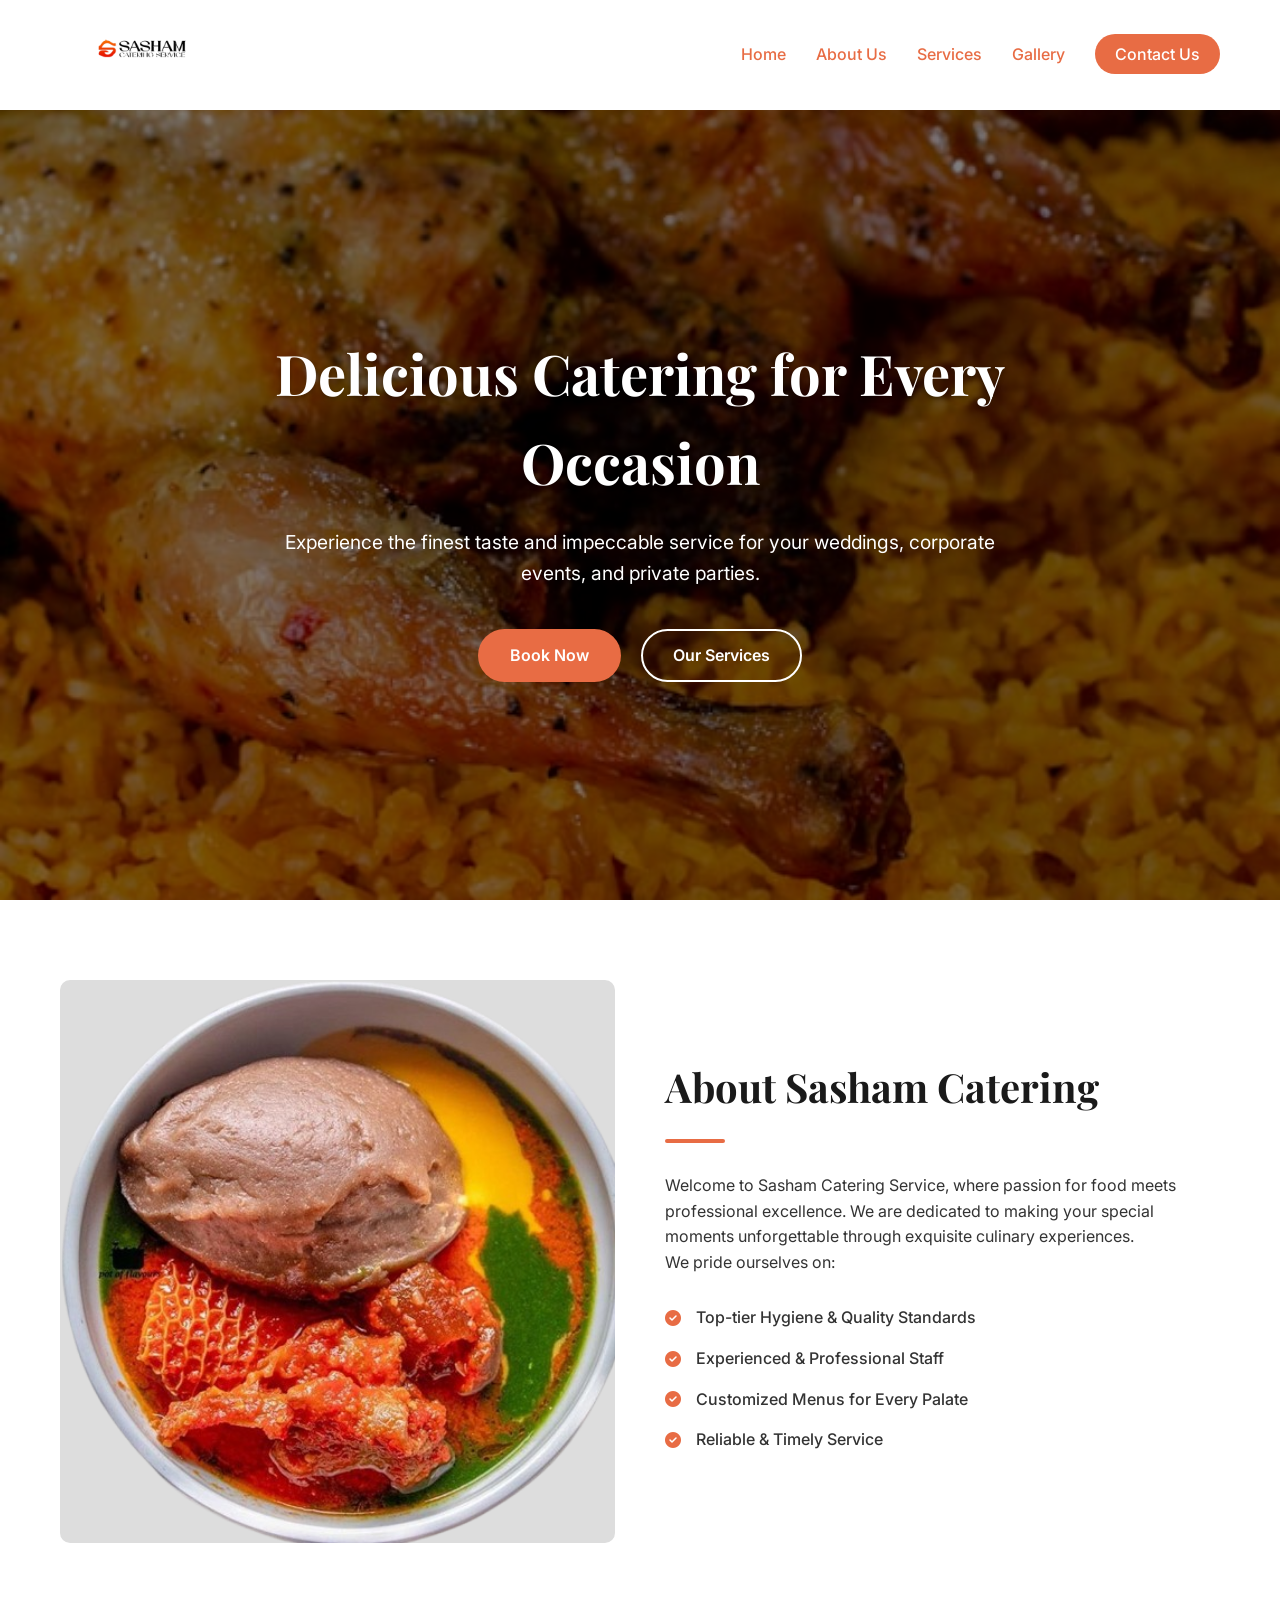
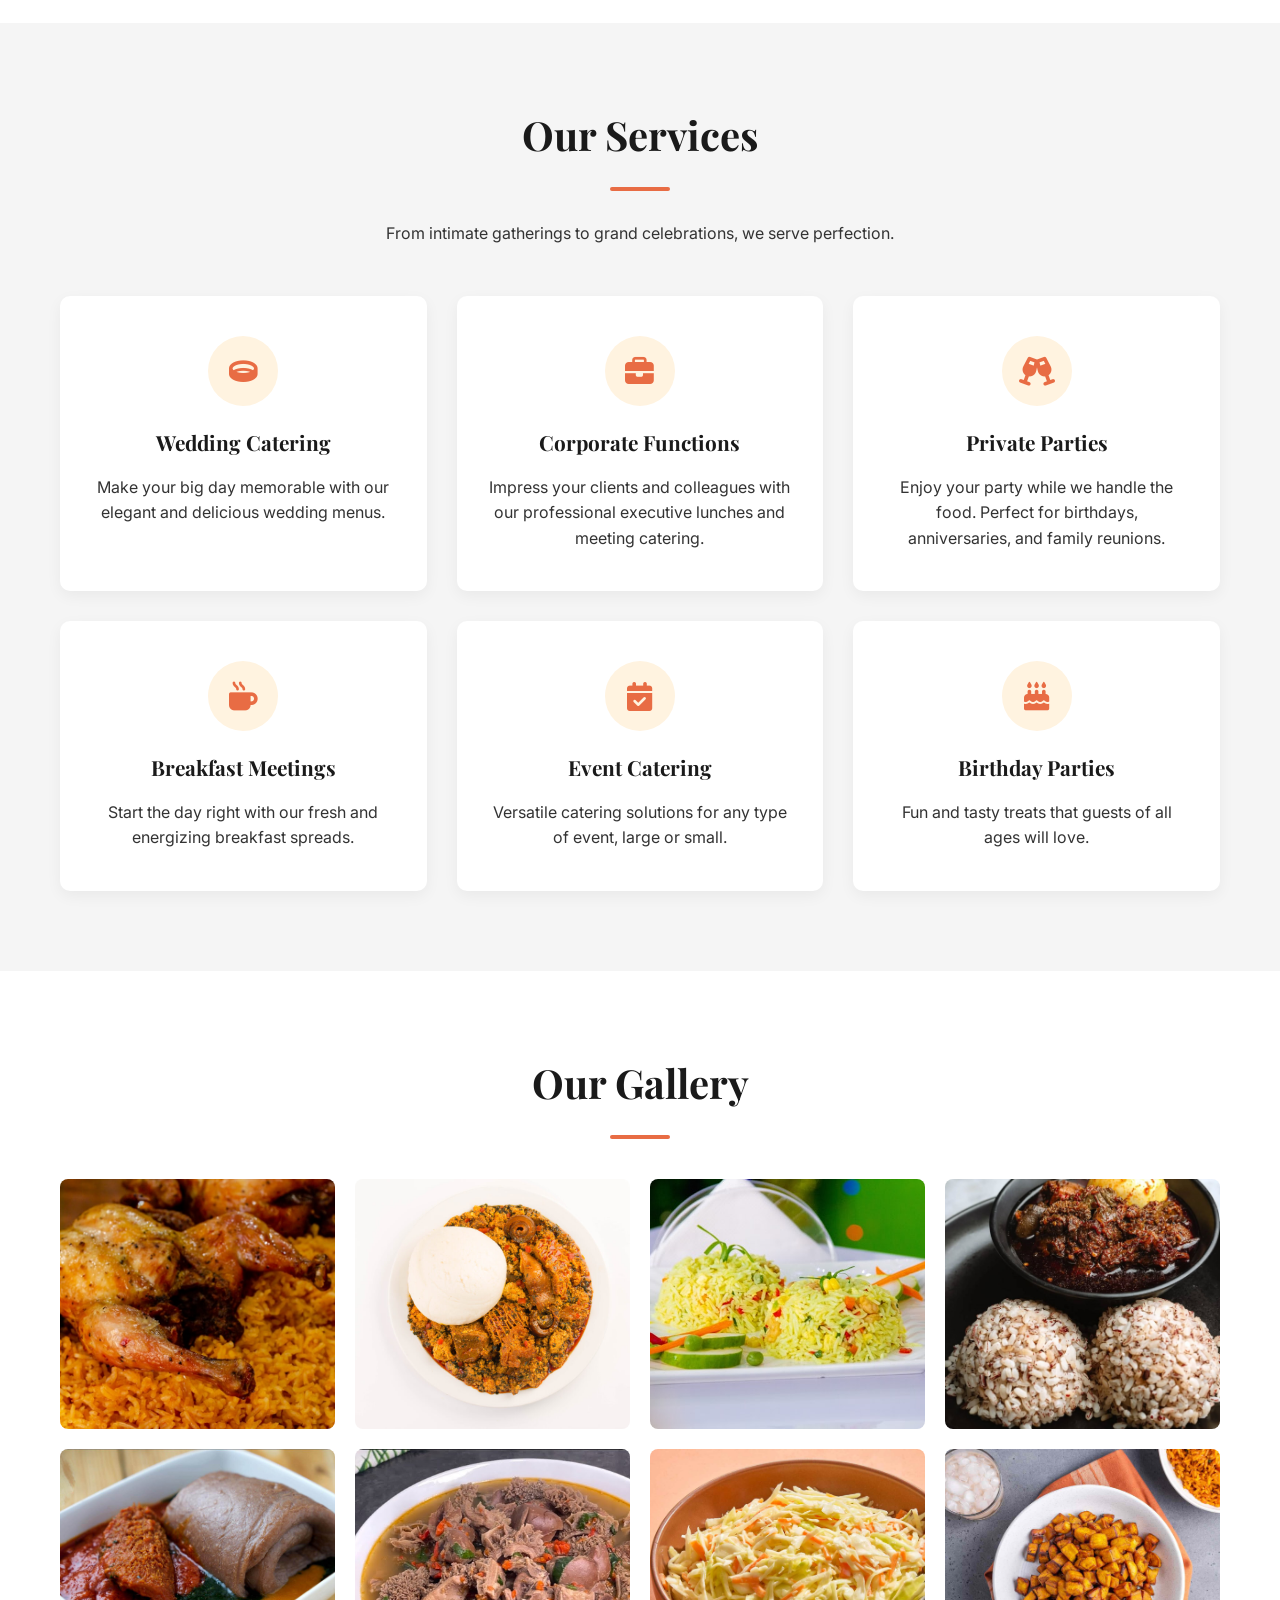
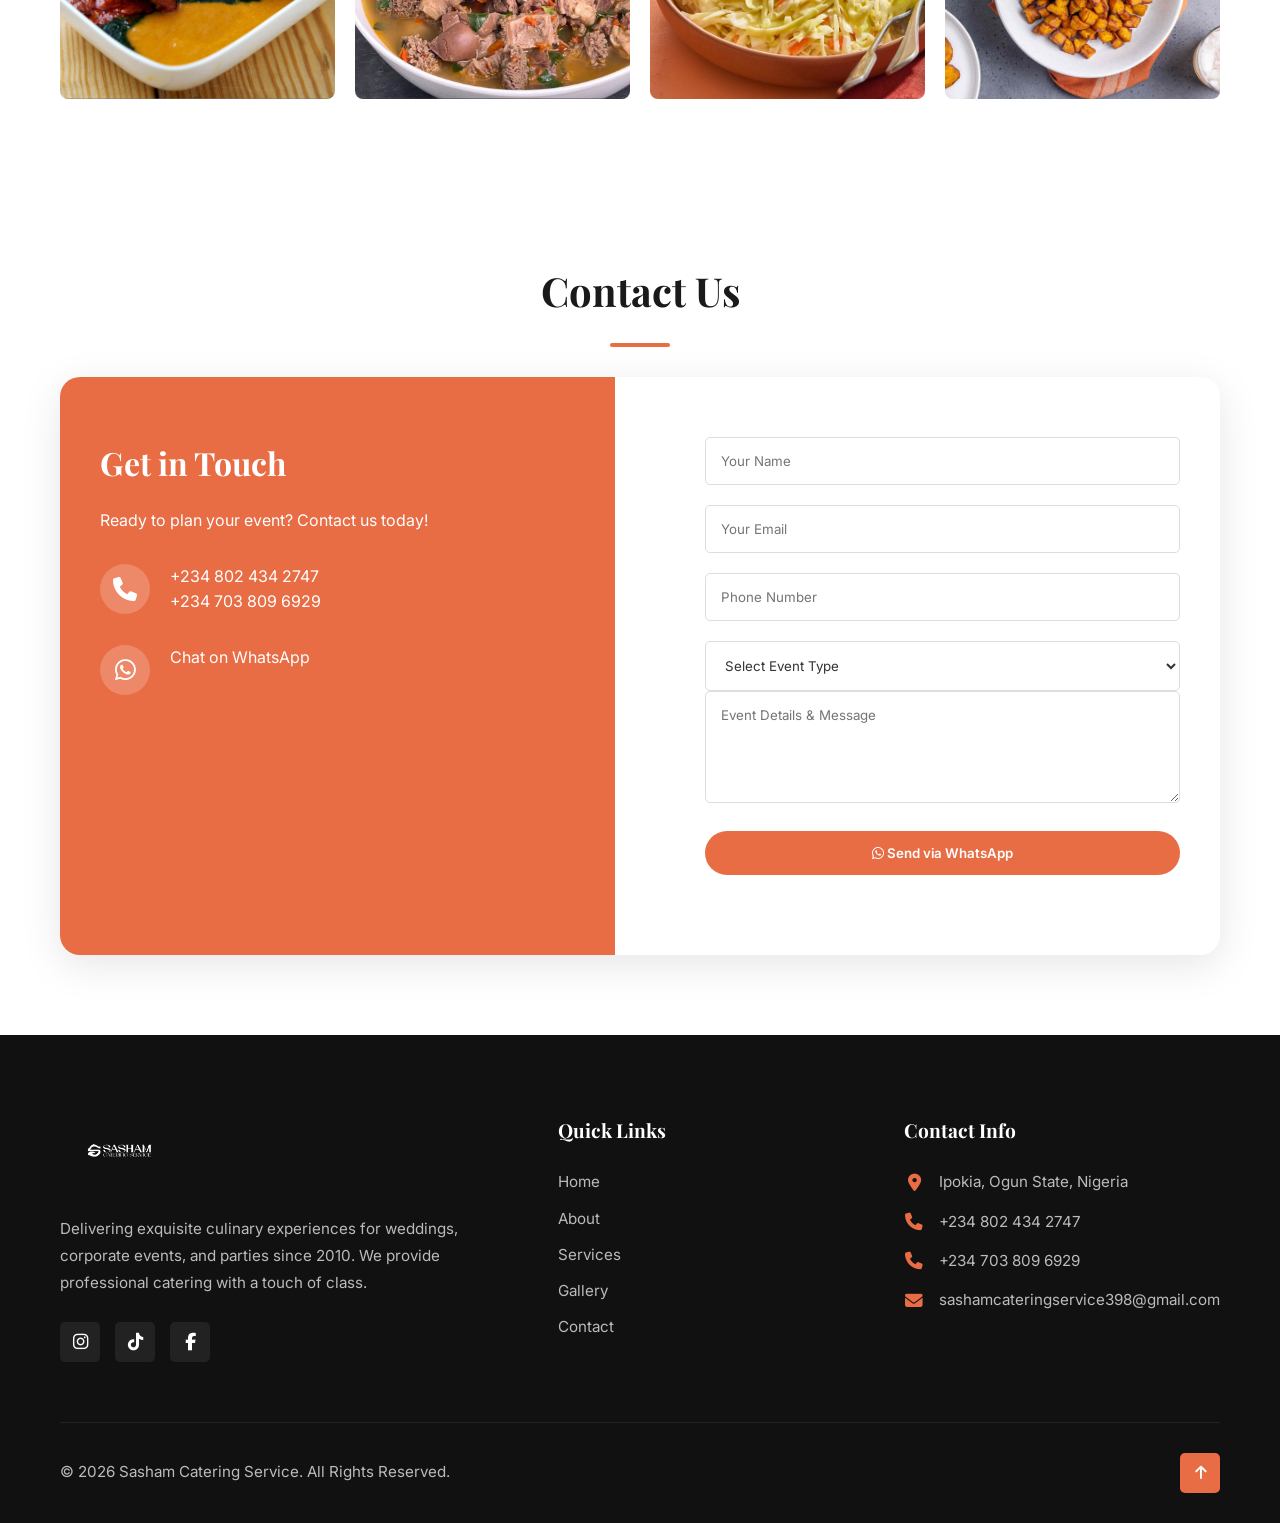
==== index.html @ d23500d8 "Initial commit from SashamCateringService folder" ====
<!DOCTYPE html>
<html lang="en">

<head>
    <meta charset="UTF-8">
    <meta name="viewport" content="width=device-width, initial-scale=1.0">
    <title>Sasham Catering Service | Delicious Catering for Every Occasion</title>
    <meta name="description"
        content="Professional catering services for weddings, corporate events, and parties. Sasham Catering Service offers delicious food and impeccable service.">
    <!-- Google Fonts -->
    <link rel="preconnect" href="https://fonts.googleapis.com">
    <link rel="preconnect" href="https://fonts.gstatic.com" crossorigin>
    <link
        href="https://fonts.googleapis.com/css2?family=Playfair+Display:wght@400;600;700&family=Inter:wght@300;400;500;600&display=swap"
        rel="stylesheet">
    <!-- Styles -->
    <link rel="stylesheet" href="style.css">
    <!-- Font Awesome for Icons -->
    <link rel="stylesheet" href="https://cdnjs.cloudflare.com/ajax/libs/font-awesome/6.4.0/css/all.min.css">
    <link rel="shortcut icon" href="images/fav.png" type="image/x-icon">
</head>

<body>

    <!-- Navigation -->
    <nav class="navbar">
        <div class="container nav-container">
            <a href="#" class="logo">
                <img src="images/logo.png" alt="Sasham Catering Service" class="nav-logo">
            </a>
            <div class="hamburger">
                <span class="bar"></span>
                <span class="bar"></span>
                <span class="bar"></span>
            </div>
            <ul class="nav-menu">

                <li class="nav-item"><a href="#home" class="nav-link">Home</a></li>
                <li class="nav-item"><a href="#about" class="nav-link">About Us</a></li>
                <li class="nav-item"><a href="#services" class="nav-link">Services</a></li>
                <li class="nav-item"><a href="#gallery" class="nav-link">Gallery</a></li>
                <li class="nav-item"><a href="#contact" class="nav-link btn-contact">Contact Us</a></li>
            </ul>
        </div>
    </nav>

    <!-- Hero Section -->
    <header id="home" class="hero">
        <div class="hero-bg"></div>
        <div class="hero-overlay"></div>
        <div class="container hero-content">
            <h1 class="hero-title hidden">Delicious Catering for Every Occasion</h1>
            <p class="hero-subtitle hidden">Experience the finest taste and impeccable service for your weddings,
                corporate
                events, and private parties.</p>
            <div class="hero-buttons hidden">
                <a href="#contact" class="btn btn-primary">Book Now</a>
                <a href="#services" class="btn btn-secondary">Our Services</a>
            </div>
        </div>
    </header>

    <!-- About Section -->
    <section id="about" class="section about">
        <div class="container about-container">
            <div class="about-image">
                <!-- Placeholder for About Image -->
                <div class="gallery-item hidden" style="height: 100%; border-radius: 10px; overflow: hidden;">
                    <img src="images/about.jpg" alt="About Sasham Catering"
                        style="width: 100%; height: 100%; object-fit: cover;">
                </div>
            </div>
            <div class="about-text hidden">
                <h2 class="section-title">About Sasham Catering</h2>
                <div class="divider"></div>
                <p>Welcome to Sasham Catering Service, where passion for food meets professional excellence. We are
                    dedicated to making your special moments unforgettable through exquisite culinary experiences.</p>
                <p>We pride ourselves on:</p>
                <ul class="about-list">
                    <li><i class="fa-solid fa-check-circle"></i> Top-tier Hygiene & Quality Standards</li>
                    <li><i class="fa-solid fa-check-circle"></i> Experienced & Professional Staff</li>
                    <li><i class="fa-solid fa-check-circle"></i> Customized Menus for Every Palate</li>
                    <li><i class="fa-solid fa-check-circle"></i> Reliable & Timely Service</li>
                </ul>
            </div>
        </div>
    </section>

    <!-- Services Section -->
    <section id="services" class="section services">
        <div class="container">
            <h2 class="section-title text-center">Our Services</h2>
            <div class="divider center"></div>
            <p class="section-desc text-center">From intimate gatherings to grand celebrations, we serve perfection.</p>

            <div class="services-grid">
                <div class="service-card hidden">
                    <div class="icon-box"><i class="fa-solid fa-ring"></i></div>
                    <h3>Wedding Catering</h3>
                    <p>Make your big day memorable with our elegant and delicious wedding menus.</p>
                </div>
                <div class="service-card">
                    <div class="icon-box"><i class="fa-solid fa-briefcase"></i></div>
                    <h3>Corporate Functions</h3>
                    <p>Impress your clients and colleagues with our professional executive lunches and meeting catering.
                    </p>
                </div>
                <div class="service-card">
                    <div class="icon-box"><i class="fa-solid fa-glass-cheers"></i></div>
                    <h3>Private Parties</h3>
                    <p>Enjoy your party while we handle the food. Perfect for birthdays, anniversaries, and family
                        reunions.</p>
                </div>
                <div class="service-card">
                    <div class="icon-box"><i class="fa-solid fa-mug-hot"></i></div>
                    <h3 class="service-title">Breakfast Meetings</h3>
                    <p>Start the day right with our fresh and energizing breakfast spreads.</p>
                </div>
                <div class="service-card">
                    <div class="icon-box"><i class="fa-solid fa-calendar-check"></i></div>
                    <h3 class="service-title">Event Catering</h3>
                    <p>Versatile catering solutions for any type of event, large or small.</p>
                </div>
                <div class="service-card">
                    <div class="icon-box"><i class="fa-solid fa-cake-candles"></i></div>
                    <h3 class="service-title">Birthday Parties</h3>
                    <p>Fun and tasty treats that guests of all ages will love.</p>
                </div>
            </div>
        </div>
    </section>

    <!-- Gallery Section -->
    <section id="gallery" class="section gallery">
        <div class="container">
            <h2 class="section-title text-center">Our Gallery</h2>
            <div class="divider center"></div>
            <div class="gallery-grid">
                <!-- Using real images -->
                <div class="gallery-item hidden">
                    <img src="images/gallery-1.jpg" alt="Smoky Jollof Rice">
                    <div class="overlay">
                        <h4>Smoky Jollof Rice</h4>
                    </div>
                </div>
                <div class="gallery-item">
                    <img src="images/gallery-2.jpg" alt="Pounded Yam & Egusi">
                    <div class="overlay">
                        <h4>Pounded Yam & Egusi</h4>
                    </div>
                </div>
                <div class="gallery-item">
                    <img src="images/gallery-3.jpg" alt="Fried Rice">
                    <div class="overlay">
                        <h4>Fried Rice</h4>
                    </div>
                </div>
                <div class="gallery-item">
                    <img src="images/ofada.png" alt="Ofada">
                    <div class="overlay">
                        <h4>Ofada</h4>
                    </div>
                </div>

                <div class="gallery-item">
                    <img src="images/amala.png" alt="Amala & Ewedu and Gbegiri">
                    <div class="overlay">
                        <h4>Amala & Ewedu and Gbegiri</h4>
                    </div>
                </div>
                <div class="gallery-item">
                    <img src="images/assorted.png" alt="Assorted Pepper Soup">
                    <div class="overlay">
                        <h4>Assorted Pepper Soup</h4>
                    </div>
                </div>
                <div class="gallery-item">
                    <img src="images/coleslaw.png" alt="Coleslaw">
                    <div class="overlay">
                        <h4>Coleslaw</h4>
                    </div>
                </div>
                <div class="gallery-item">
                    <img src="images/image.png" alt="Fried Plantain">
                    <div class="overlay">
                        <h4>Fried Plantain</h4>
                    </div>
                </div>
            </div>
        </div>
    </section>

    <!-- Contact Section -->
    <section id="contact" class="section contact">
        <div class="container">
            <h2 class="section-title text-center">Contact Us</h2>
            <div class="divider center"></div>
            <div class="contact-wrapper hidden">
                <div class="contact-info">
                    <h3>Get in Touch</h3>
                    <p>Ready to plan your event? Contact us today!</p>
                    <div class="info-item">
                        <i class="fa-solid fa-phone"></i>
                        <div>
                            <p>+234 802 434 2747</p>
                            <p>+234 703 809 6929</p>
                        </div>
                    </div>
                    <div class="info-item">
                        <i class="fa-brands fa-whatsapp"></i>
                        <div>
                            <p><a href="https://wa.me/2347038096929" target="_blank">Chat on WhatsApp</a></p>
                        </div>
                    </div>
                </div>
                <div class="contact-form-box">
                    <form id="contactForm">
                        <div class="form-group">
                            <input type="text" id="userName" placeholder="Your Name" required>
                        </div>
                        <div class="form-group">
                            <input type="email" id="userEmail" placeholder="Your Email" required>
                        </div>
                        <div class="form-group">
                            <input type="tel" id="userPhone" placeholder="Phone Number" required>
                        </div>
                        <div class="form-group">
                            <select id="eventType" required>
                                <option value="" disabled selected>Select Event Type</option>
                                <option value="Wedding">Wedding</option>
                                <option value="Birthday">Birthday</option>
                                <option value="Corporate Event">Corporate Event</option>
                                <option value="Private Party">Private Party</option>
                                <option value="Other">Other</option>
                            </select>
                            <div class="form-group">
                                <textarea id="userMessage" placeholder="Event Details & Message" rows="5"
                                    required></textarea>
                            </div>
                            <button type="submit" class="btn btn-primary btn-block"><i
                                    class="fa-brands fa-whatsapp"></i> Send via WhatsApp</button>
                    </form>
                </div>
            </div>
        </div>
    </section>

    <!-- Footer -->
    <footer class="footer">
        <div class="container">
            <div class="footer-content">
                <!-- Brand Column -->
                <div class="footer-col brand-col">
                    <img src="images/logo.png" alt="Sasham Catering Service" class="footer-logo-img">
                    <p class="footer-desc">
                        Delivering exquisite culinary experiences for weddings, corporate events, and parties since
                        2010.
                        We provide professional catering with a touch of class.
                    </p>
                    <div class="footer-socials">
                        <a href="https://www.instagram.com/sashamcateringservice.001?igsh=MXVvN3VwcWJiZjRvMw=="
                            target="_blank"><i class="fa-brands fa-instagram"></i></a>
                        <a href="https://www.tiktok.com/@sashamcateringservice?_r=1&_t=ZS-92zpEKg1WMf"
                            target="_blank"><i class="fa-brands fa-tiktok"></i></a>
                        <a href="https://www.facebook.com/share/17xkx37uTW/" target="_blank"><i
                                class="fa-brands fa-facebook-f"></i></a>
                    </div>
                </div>

                <!-- Quick Links Column -->
                <div class="footer-col links-col">
                    <h3>Quick Links</h3>
                    <ul class="footer-links-list">
                        <li><a href="#home">Home</a></li>
                        <li><a href="#about">About</a></li>
                        <li><a href="#services">Services</a></li>
                        <li><a href="#gallery">Gallery</a></li>
                        <li><a href="#contact">Contact</a></li>
                    </ul>
                </div>

                <!-- Contact Info Column -->
                <div class="footer-col contact-col">
                    <h3>Contact Info</h3>
                    <ul class="footer-contact-list">
                        <li>
                            <i class="fa-solid fa-location-dot"></i>
                            <span>Ipokia, Ogun State, Nigeria</span>
                        </li>
                        <li>
                            <i class="fa-solid fa-phone"></i>
                            <span>+234 802 434 2747</span>
                        </li>
                        <li>
                            <i class="fa-solid fa-phone"></i>
                            <span>+234 703 809 6929</span>
                        </li>
                        <li>
                            <i class="fa-solid fa-envelope"></i>
                            <span>sashamcateringservice398@gmail.com</span>
                        </li>
                    </ul>
                </div>
            </div>

            <div class="footer-bottom">
                <p>&copy; 2026 Sasham Catering Service. All Rights Reserved.</p>
                <a href="#home" class="scroll-top"><i class="fa-solid fa-arrow-up"></i></a>
            </div>
        </div>
    </footer>

    <script src="script.js"></script>
</body>

</html>
---- style.css ----
/* CSS Variables */
:root {
    --primary-color: #E86C44;
    /* Soft Terra Cotta */
    --primary-dark: #C0522D;
    --text-color: #333333;
    --heading-color: #1A1A1A;
    /* Almost Black */
    --light-bg: #FFF3E0;
    /* Very light orange tint */
    --white: #FFFFFF;
    --gray-light: #F5F5F5;
    --transition: all 0.3s ease;
    --input-bg: #FFFFFF;
    --navbar-bg: #FFFFFF;

    --font-heading: 'Playfair Display', serif;
    --font-body: 'Inter', sans-serif;
}

/* Reset & Global Styles */
.btn-theme {
    display: none;
    /* Hide theme button if present in HTML */
}

* {
    margin: 0;
    padding: 0;
    box-sizing: border-box;
}

html {
    scroll-behavior: smooth;
}

body {
    font-family: var(--font-body);
    color: var(--text-color);
    line-height: 1.6;
    background-color: var(--white);
    overflow-x: hidden;
}

h1,
h2,
h3,
h4,
h5,
h6 {
    font-family: var(--font-heading);
    color: var(--heading-color);
    font-weight: 700;
}

a {
    text-decoration: none;
    color: inherit;
    transition: var(--transition);
}

ul {
    list-style: none;
}

img {
    max-width: 100%;
    display: block;
}

.container {
    max-width: 1200px;
    margin: 0 auto;
    padding: 0 20px;
}

.section {
    padding: 80px 0;
}

.text-center {
    text-align: center;
}

/* Buttons */
.btn {
    display: inline-block;
    padding: 12px 30px;
    font-family: var(--font-body);
    font-weight: 600;
    border-radius: 50px;
    cursor: pointer;
    border: 2px solid transparent;
    transition: var(--transition);
}

.btn-primary {
    background-color: var(--primary-color);
    color: var(--white);
}

.btn-primary:hover {
    background-color: var(--primary-dark);
    transform: translateY(-2px);
    box-shadow: 0 4px 10px rgba(255, 87, 34, 0.3);
}

.btn-secondary {
    background-color: transparent;
    color: var(--white);
    border-color: var(--white);
}

.btn-secondary:hover {
    background-color: var(--white);
    color: var(--primary-color);
}

.btn-block {
    display: block;
    width: 100%;
}

/* Typography Helpers */
.section-title {
    font-size: 2.5rem;
    margin-bottom: 20px;
}

.divider {
    width: 60px;
    height: 4px;
    background-color: var(--primary-color);
    margin-bottom: 30px;
    border-radius: 2px;
}

.divider.center {
    margin: 0 auto 30px;
}

/* Navigation */
.navbar {
    position: fixed;
    top: 0;
    left: 0;
    width: 100%;
    background-color: var(--navbar-bg);
    box-shadow: 0 2px 10px rgba(0, 0, 0, 0.1);
    z-index: 1000;
    padding: 0;
    /* Minimized padding to keep bar slim with large logo */
    transition: background-color 0.3s ease;
}

.nav-container {
    display: flex;
    justify-content: space-between;
    align-items: center;
}

.logo {
    display: flex;
    align-items: center;
}

.nav-logo {
    max-height: 110px;
    /* Slightly reduced for perfect balance */
    width: auto;
}

.nav-menu {
    display: flex;
    align-items: center;
    gap: 30px;
}

/* Navigation Links - Orange Text */
.nav-link {
    font-weight: 500;
    font-size: 1rem;
    color: var(--primary-color);
}

.nav-link:hover {
    color: var(--primary-dark);
}

/* Contact Button - Orange Background */
.nav-link.btn-contact {
    padding: 10px 20px;
    background-color: var(--primary-color);
    color: var(--white);
    border-radius: 30px;
}

.nav-link.btn-contact:hover {
    background-color: var(--primary-dark);
    color: var(--white);
}

.hamburger {
    display: none;
    cursor: pointer;
}

.bar {
    display: block;
    width: 25px;
    height: 3px;
    margin: 5px auto;
    transition: var(--transition);
    background-color: var(--primary-color);
    /* Orange bars on white navbar */
}

/* Hero Section */
.hero {
    height: 100vh;
    background-color: #333;
    position: relative;
    display: flex;
    align-items: center;
    justify-content: center;
    text-align: center;
    color: var(--white);
    padding-top: 110px;
    /* Offset for proper nav height */
    overflow: hidden;
}

/* Sliding Background Effect */
.hero-bg {
    position: absolute;
    top: 0;
    left: 0;
    width: 100%;
    height: 100%;
    z-index: 0;
    overflow: hidden;
}

.hero-slide {
    position: absolute;
    top: 0;
    left: 0;
    width: 100%;
    height: 100%;
    background-size: cover;
    background-position: center;
    transition: transform 1s ease-in-out;
    transform: translateX(100%);
    /* Start off-screen right */
    z-index: 1;
}

.hero-slide.active {
    transform: translateX(0);
    /* On screen */
    z-index: 2;
}

.hero-slide.prev {
    transform: translateX(-100%);
    /* Off-screen left */
    z-index: 1;
}

.hero-overlay {
    position: absolute;
    top: 0;
    left: 0;
    width: 100%;
    height: 100%;
    background-color: rgba(0, 0, 0, 0.5);
    z-index: 1;
}

.hero-content {
    position: relative;
    z-index: 2;
    max-width: 800px;
}

.hero-title {
    font-size: 3.5rem;
    color: var(--white);
    margin-bottom: 20px;
    text-shadow: 0 2px 4px rgba(0, 0, 0, 0.3);
}

.hero-subtitle {
    font-size: 1.2rem;
    color: var(--white);
    margin-bottom: 40px;
    opacity: 1;
}

.hero-buttons {
    display: flex;
    gap: 20px;
    justify-content: center;
}

/* About Section */
.about {
    background-color: var(--white);
}

.about-container {
    display: grid;
    grid-template-columns: 1fr 1fr;
    gap: 50px;
    align-items: center;
}

.about-image {
    position: relative;
}

.img-placeholder {
    width: 100%;
    height: 400px;
    background-color: var(--light-bg);
    border-radius: 10px;
    display: flex;
    align-items: center;
    justify-content: center;
    font-size: 4rem;
    color: var(--primary-color);
    box-shadow: 20px 20px 0 var(--gray-light);
}

.about-list {
    margin-top: 30px;
}

.about-list li {
    margin-bottom: 15px;
    display: flex;
    align-items: center;
    gap: 15px;
    font-weight: 500;
}

.about-list i {
    color: var(--primary-color);
}

/* Services Section */
.services {
    background-color: var(--gray-light);
}

.services-grid {
    display: grid;
    grid-template-columns: repeat(auto-fit, minmax(300px, 1fr));
    gap: 30px;
    margin-top: 50px;
}

.service-card {
    background: var(--white);
    padding: 40px 30px;
    border-radius: 10px;
    text-align: center;
    transition: var(--transition);
    box-shadow: 0 5px 15px rgba(0, 0, 0, 0.05);
}

.service-card:hover {
    transform: translateY(-10px);
    box-shadow: 0 15px 30px rgba(0, 0, 0, 0.1);
}

.icon-box {
    width: 70px;
    height: 70px;
    background-color: var(--light-bg);
    color: var(--primary-color);
    border-radius: 50%;
    display: flex;
    align-items: center;
    justify-content: center;
    font-size: 1.8rem;
    margin: 0 auto 20px;
    transition: var(--transition);
}

.service-card:hover .icon-box {
    background-color: var(--primary-color);
    color: var(--white);
}

.service-card h3 {
    margin-bottom: 15px;
    font-size: 1.3rem;
}

/* Gallery Section */
.gallery-grid {
    display: grid;
    grid-template-columns: repeat(auto-fit, minmax(250px, 1fr));
    gap: 20px;
    margin-top: 40px;
}

.gallery-item {
    height: 250px;
    background-color: #ddd;
    border-radius: 8px;
    overflow: hidden;
    position: relative;
    cursor: pointer;
}

.gallery-item img {
    width: 100%;
    height: 100%;
    object-fit: cover;
    transition: var(--transition);
}

.gallery-item:hover img {
    transform: scale(1.1);
}

.gallery-item .overlay {
    position: absolute;
    top: 0;
    left: 0;
    width: 100%;
    height: 100%;
    background: rgba(0, 0, 0, 0.4);
    display: flex;
    align-items: center;
    justify-content: center;
    opacity: 0;
    transition: var(--transition);
}

.gallery-item:hover .overlay {
    opacity: 1;
}

.gallery-item h4 {
    color: var(--white);
    transform: translateY(20px);
    transition: var(--transition);
}

.gallery-item:hover h4 {
    transform: translateY(0);
}

/* Contact Section */
.contact-wrapper {
    display: grid;
    grid-template-columns: 1fr 1fr;
    gap: 50px;
    background-color: var(--white);
    border-radius: 20px;
    overflow: hidden;
    box-shadow: 0 10px 40px rgba(0, 0, 0, 0.1);
}

.contact-info {
    background-color: var(--primary-color);
    padding: 60px 40px;
    color: var(--white);
}

.contact-info h3 {
    color: var(--white);
    font-size: 2rem;
    margin-bottom: 20px;
}

.info-item {
    display: flex;
    align-items: flex-start;
    gap: 20px;
    margin-top: 30px;
}

.info-item i {
    font-size: 1.5rem;
    background-color: rgba(255, 255, 255, 0.2);
    width: 50px;
    height: 50px;
    display: flex;
    align-items: center;
    justify-content: center;
    border-radius: 50%;
}

.contact-form-box {
    padding: 60px 40px;
}

.form-group {
    margin-bottom: 20px;
}

.form-group input,
.form-group textarea,
.form-group select {
    width: 100%;
    padding: 15px;
    font-family: var(--font-body);
    border: 1px solid #ddd;
    border-radius: 5px;
    outline: none;
    transition: var(--transition);
    background-color: var(--input-bg);
    color: var(--text-color);
}

.form-group input:focus,
.form-group textarea:focus {
    border-color: var(--primary-color);
}

/* Footer */
.footer {
    background-color: #111;
    color: #bbb;
    padding: 80px 0 30px;
    font-size: 0.95rem;
}

.footer-content {
    display: grid;
    grid-template-columns: 1.5fr 1fr 1fr;
    gap: 40px;
    margin-bottom: 60px;
    align-items: start;
}

/* Brand Column */
.footer-logo-img {
    max-height: 80px;
    width: auto;
    margin-bottom: 20px;
    /* Determine if we need to invert based on actual logo, assuming yes for dark bg */
    filter: brightness(0) invert(1);
}

.footer-desc {
    margin-bottom: 25px;
    line-height: 1.8;
}

.footer-socials {
    display: flex;
    gap: 15px;
}

.footer-socials a {
    width: 40px;
    height: 40px;
    background-color: #222;
    color: var(--white);
    display: flex;
    align-items: center;
    justify-content: center;
    border-radius: 5px;
    transition: var(--transition);
    font-size: 1.1rem;
}

.footer-socials a:hover {
    background-color: var(--primary-color);
    transform: translateY(-3px);
}

/* Columns Headers */
.footer-col h3 {
    color: var(--white);
    font-size: 1.2rem;
    margin-bottom: 25px;
    position: relative;
}

/* Links List */
.footer-links-list li {
    margin-bottom: 12px;
}

.footer-links-list a {
    color: #bbb;
    transition: var(--transition);
}

.footer-links-list a:hover {
    color: var(--primary-color);
    padding-left: 5px;
}

/* Contact List */
.footer-contact-list li {
    display: flex;
    align-items: center;
    /* Align icon and text vertically */
    gap: 15px;
    margin-bottom: 15px;
}

.footer-contact-list i {
    color: var(--primary-color);
    font-size: 1.1rem;
    width: 20px;
    /* Fixed width for alignment */
    text-align: center;
}

.footer-bottom {
    display: flex;
    justify-content: space-between;
    align-items: center;
    border-top: 1px solid #222;
    padding-top: 30px;
}

.scroll-top {
    width: 40px;
    height: 40px;
    background-color: var(--primary-color);
    color: var(--white);
    display: flex;
    align-items: center;
    justify-content: center;
    border-radius: 5px;
    transition: var(--transition);
}

.scroll-top:hover {
    background-color: var(--primary-dark);
}

/* Responsive */
@media (max-width: 991px) {
    .container {
        padding: 0 30px;
    }

    .hero-title {
        font-size: 3rem;
    }

    .about-container,
    .contact-wrapper {
        grid-template-columns: 1fr;
    }

    .contact-info,
    .contact-form-box {
        padding: 40px 30px;
    }
}

@media (max-width: 768px) {
    .hamburger {
        display: block;
        z-index: 1001;
    }

    .nav-menu {
        position: absolute;
        left: 0;
        top: 100%;
        gap: 0;
        flex-direction: column;
        background-color: var(--white);
        width: 100%;
        height: auto;
        /* Auto height, doesn't cover full screen */
        text-align: center;
        transition: 0.3s ease-in-out;
        box-shadow: 0 10px 15px rgba(0, 0, 0, 0.1);
        padding: 15px 0;
        opacity: 0;
        visibility: hidden;
        transform: translateY(-20px);
        pointer-events: none;
    }

    .nav-menu.active {
        opacity: 1;
        visibility: visible;
        transform: translateY(0);
        pointer-events: auto;
    }

    .nav-item {
        margin: 10px 0;
    }

    .hamburger.active .bar:nth-child(2) {
        opacity: 0;
    }

    .hamburger.active .bar:nth-child(1) {
        transform: translateY(8px) rotate(45deg);
    }

    .hamburger.active .bar:nth-child(3) {
        transform: translateY(-8px) rotate(-45deg);
    }

    /* Mobile Contact Button styling */
    .nav-item .btn-contact {
        display: inline-block;
        margin-top: 5px;
        background-color: var(--primary-color) !important;
        color: var(--white) !important;
        padding: 8px 25px !important;
        border-radius: 50px;
        font-size: 0.9rem;
    }

    .hero-title {
        font-size: 2.5rem;
    }

    .hero-buttons {
        flex-direction: column;
    }

    .footer-content {
        grid-template-columns: 1fr;
        gap: 40px;
    }

    .footer-bottom {
        flex-direction: column;
        gap: 20px;
    }
}

/* Scroll Animations */
.hidden {
    opacity: 0;
    filter: blur(5px);
    transform: translateY(50px);
    transition: all 0.6s ease-out;
}

.show {
    opacity: 1;
    filter: blur(0);
    transform: translateY(0);
}

@media(prefers-reduced-motion) {
    .hidden {
        transition: none;
    }
}
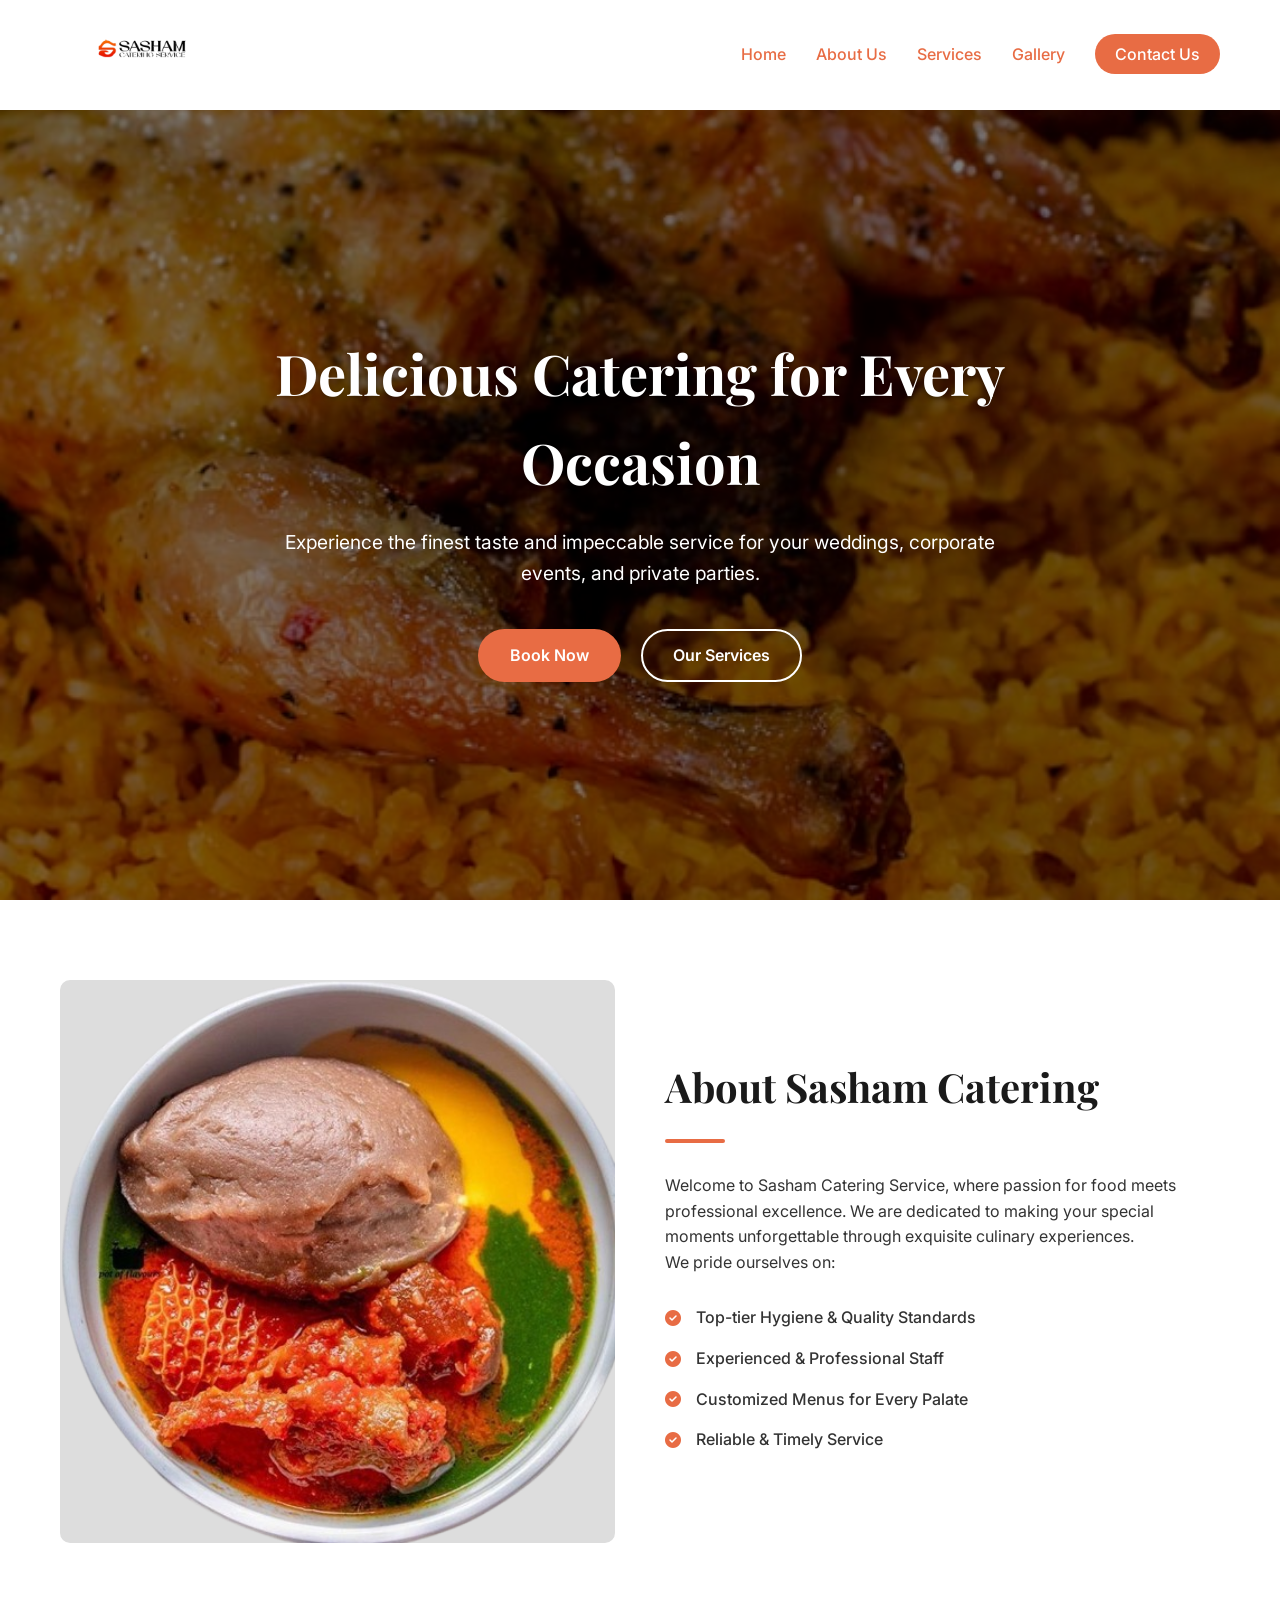
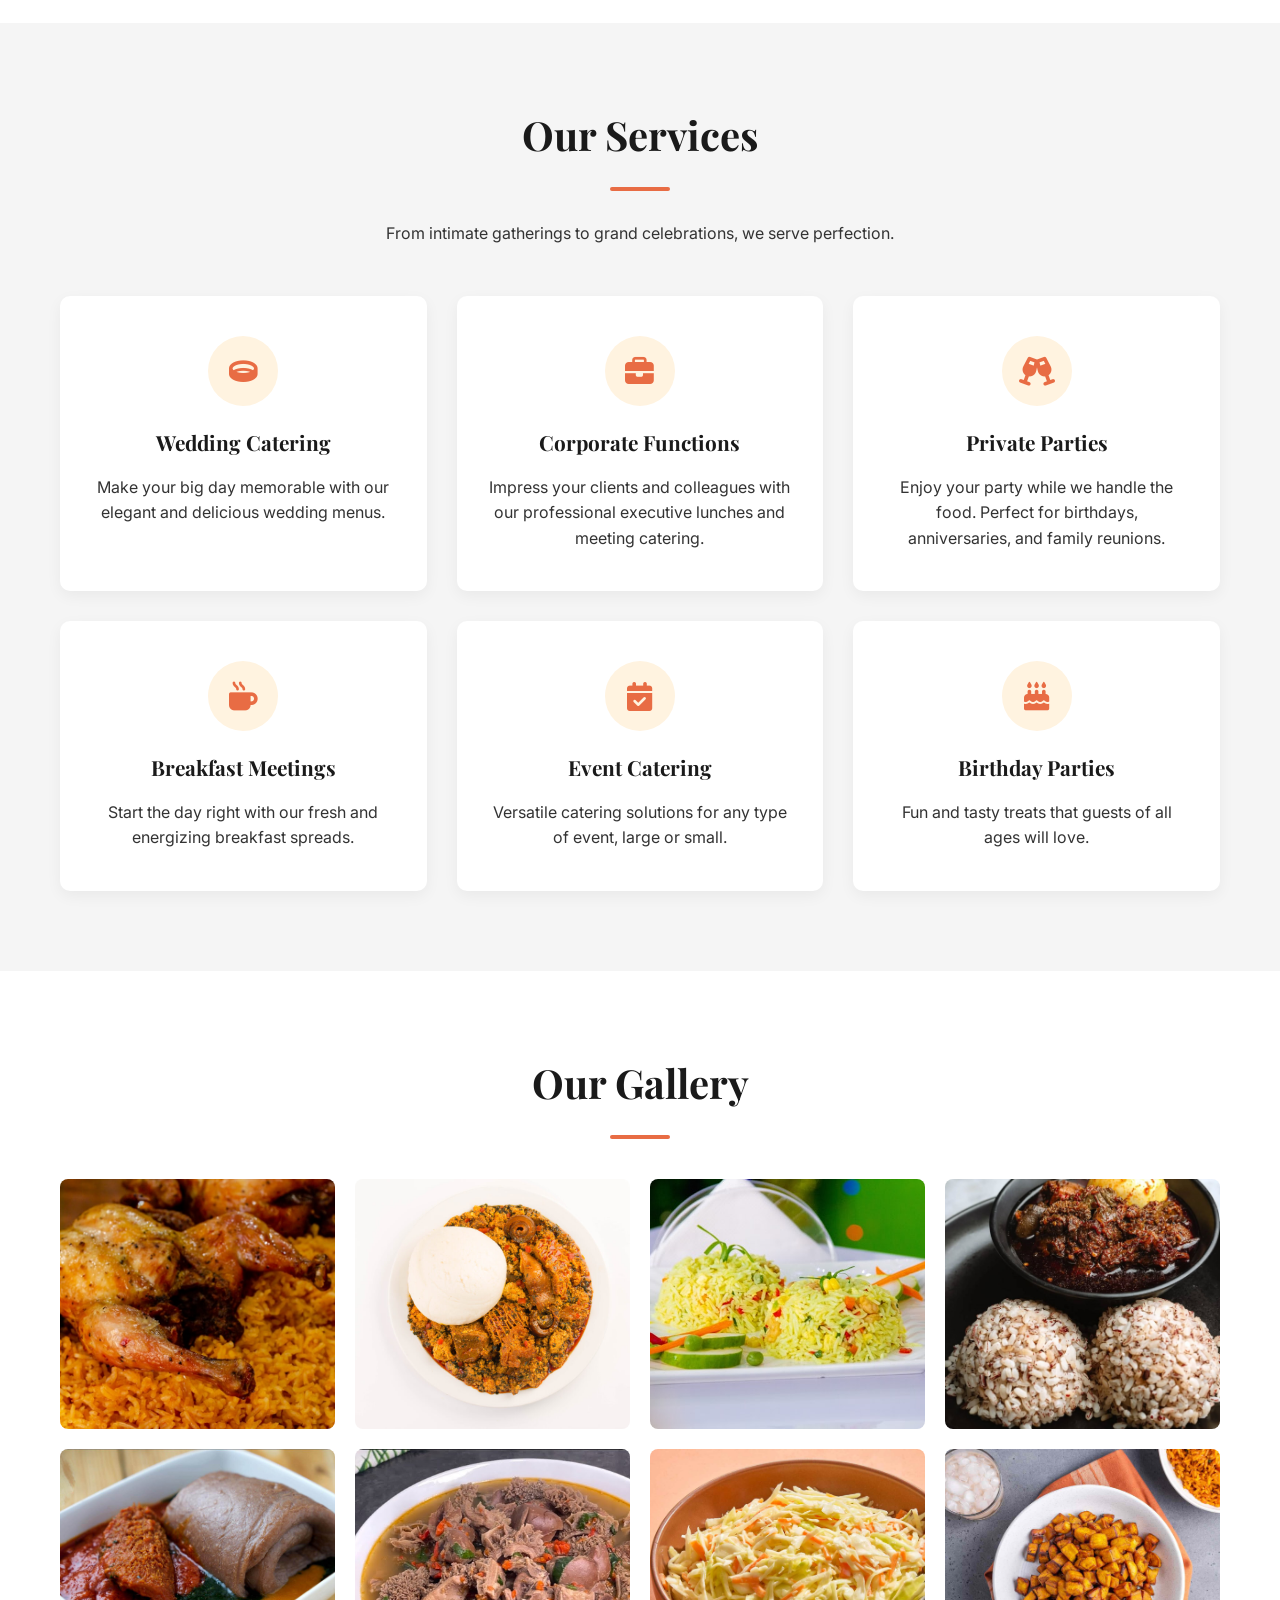
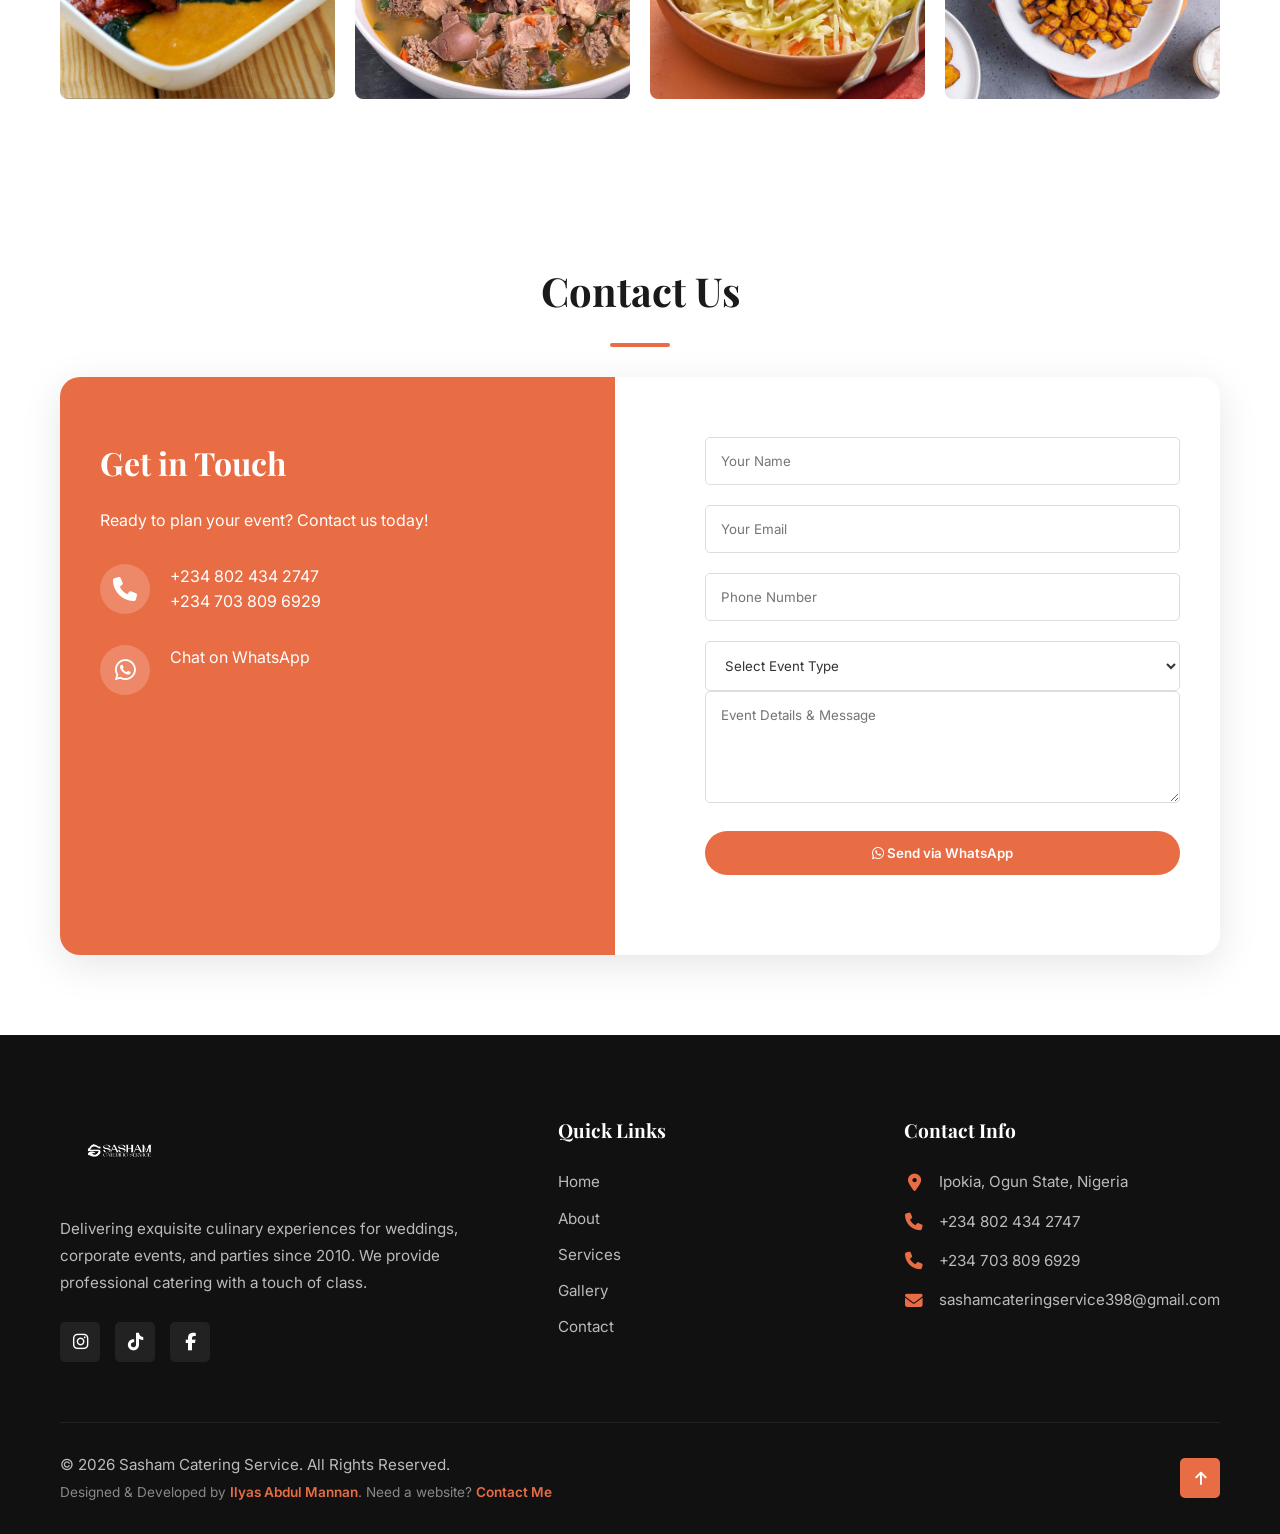
==== commit 92786256: "Add developer credits and CTA to footer" ====
--- a/index.html
+++ b/index.html
@@ -7,6 +7,23 @@
     <title>Sasham Catering Service | Delicious Catering for Every Occasion</title>
     <meta name="description"
         content="Professional catering services for weddings, corporate events, and parties. Sasham Catering Service offers delicious food and impeccable service.">
+    <link rel="canonical" href="https://sasham-catering-service-website.vercel.app">
+
+    <!-- Open Graph / Facebook -->
+    <meta property="og:type" content="website">
+    <meta property="og:url" content="https://sasham-catering-service-website.vercel.app/">
+    <meta property="og:title" content="Sasham Catering Service | Delicious Catering for Every Occasion">
+    <meta property="og:description"
+        content="Professional catering services for weddings, corporate events, and parties. Experience the finest taste and impeccable service.">
+    <meta property="og:image" content="https://sasham-catering-service-website.vercel.app/images/logo.png">
+
+    <!-- Twitter -->
+    <meta property="twitter:card" content="summary_large_image">
+    <meta property="twitter:url" content="https://sasham-catering-service-website.vercel.app/">
+    <meta property="twitter:title" content="Sasham Catering Service | Delicious Catering for Every Occasion">
+    <meta property="twitter:description"
+        content="Professional catering services for weddings, corporate events, and parties. Experience the finest taste and impeccable service.">
+    <meta property="twitter:image" content="https://sasham-catering-service-website.vercel.app/images/logo.png">
     <!-- Google Fonts -->
     <link rel="preconnect" href="https://fonts.googleapis.com">
     <link rel="preconnect" href="https://fonts.gstatic.com" crossorigin>
@@ -304,7 +321,12 @@
             </div>
 
             <div class="footer-bottom">
-                <p>&copy; 2026 Sasham Catering Service. All Rights Reserved.</p>
+                <div class="footer-copy">
+                    <p>&copy; 2026 Sasham Catering Service. All Rights Reserved.</p>
+                    <p class="developer-credit">Designed & Developed by <a href="https://wa.me/2347038096929"
+                            target="_blank">Ilyas Abdul Mannan</a>. Need a website? <a
+                            href="https://wa.me/2347038096929" target="_blank">Contact Me</a></p>
+                </div>
                 <a href="#home" class="scroll-top"><i class="fa-solid fa-arrow-up"></i></a>
             </div>
         </div>
--- a/style.css
+++ b/style.css
@@ -621,6 +621,25 @@
     align-items: center;
     border-top: 1px solid #222;
     padding-top: 30px;
+}
+
+.footer-copy {
+    text-align: left;
+}
+
+.developer-credit {
+    font-size: 0.85rem;
+    margin-top: 5px;
+    color: #888;
+}
+
+.developer-credit a {
+    color: var(--primary-color);
+    font-weight: 600;
+}
+
+.developer-credit a:hover {
+    text-decoration: underline;
 }
 
 .scroll-top {
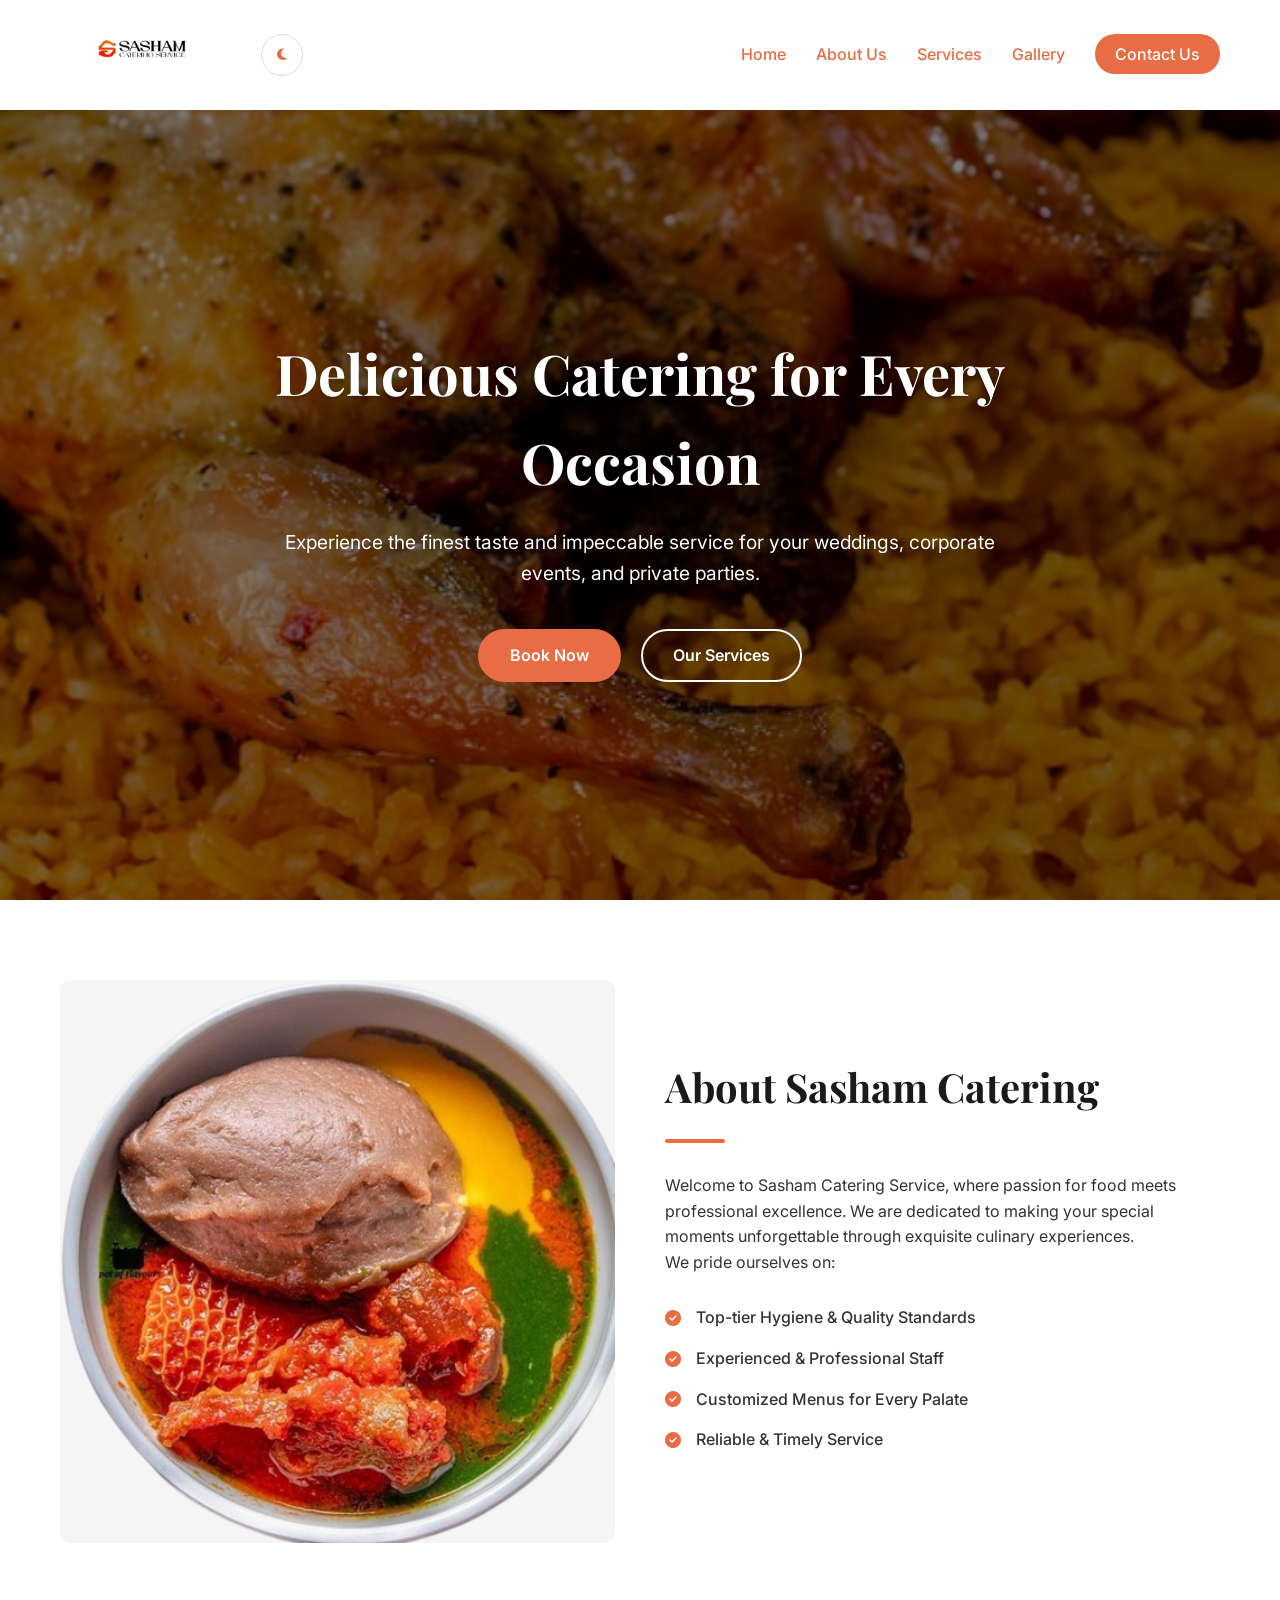
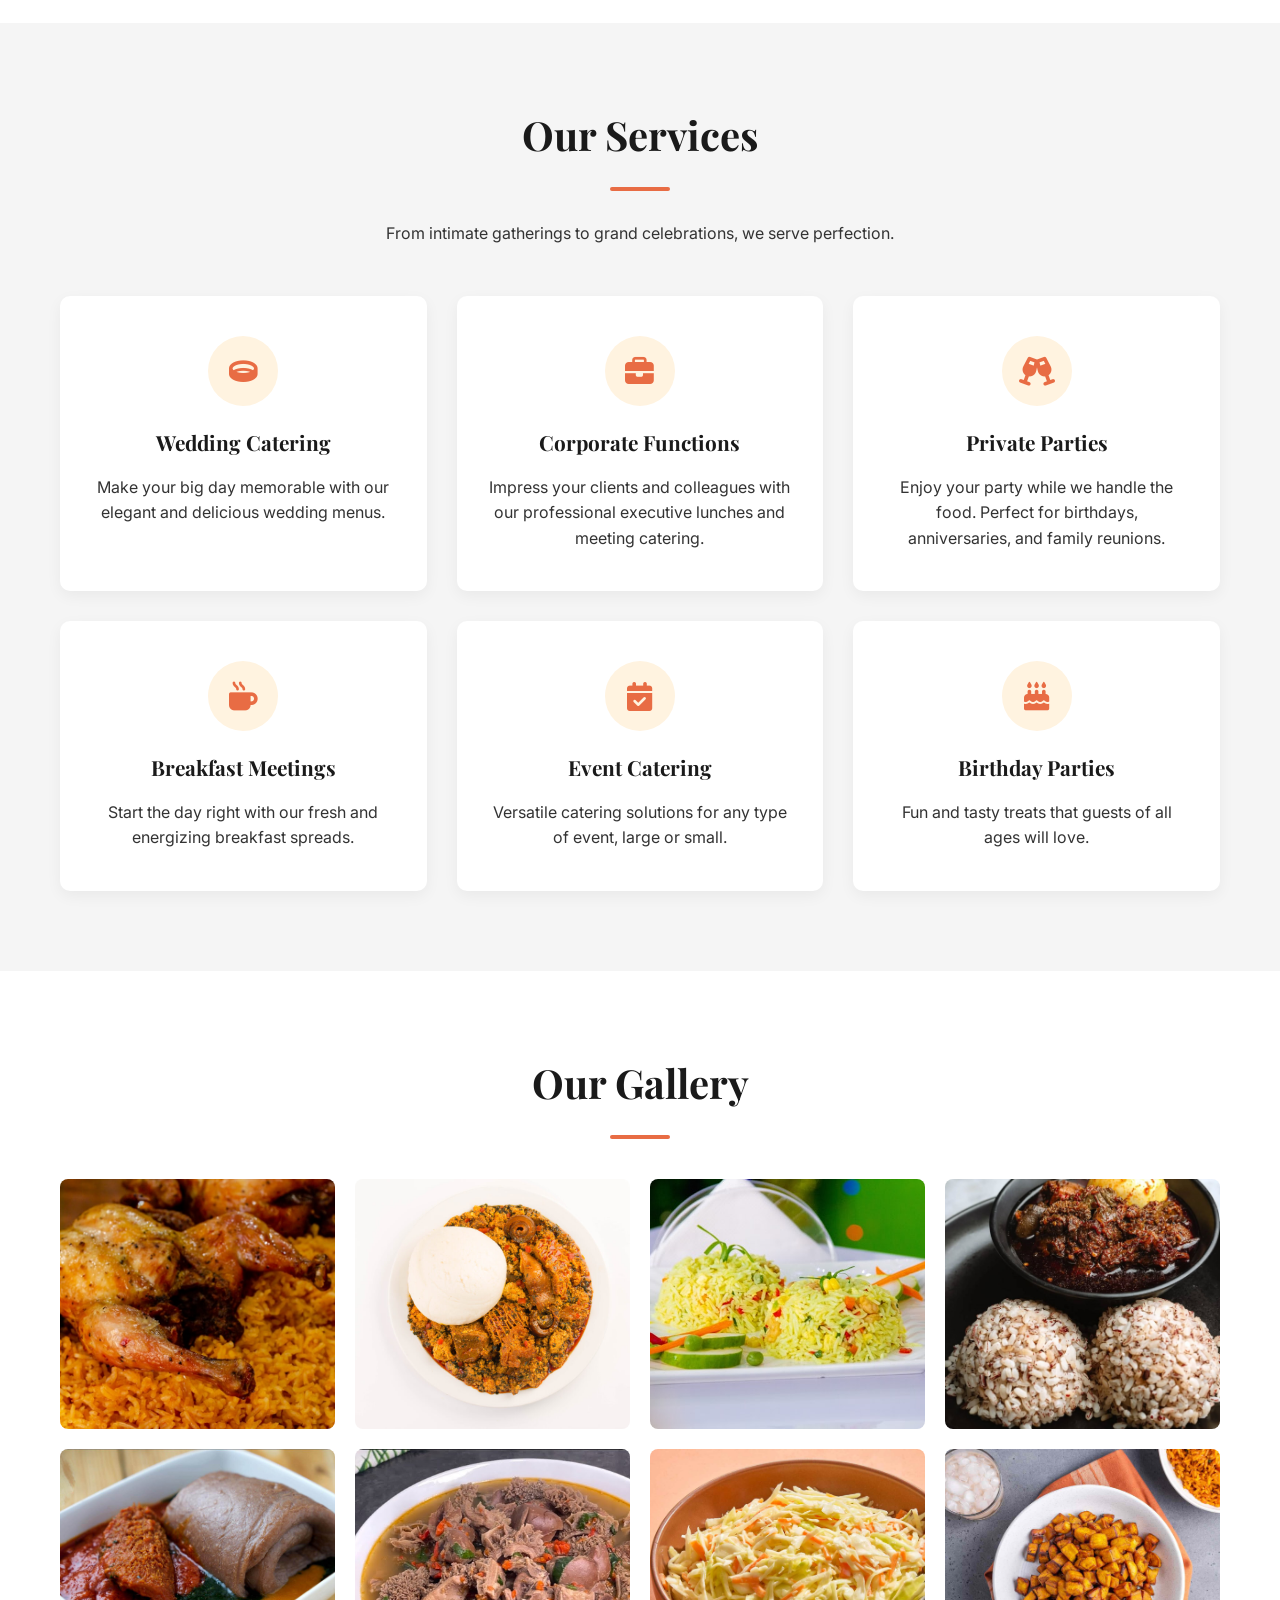
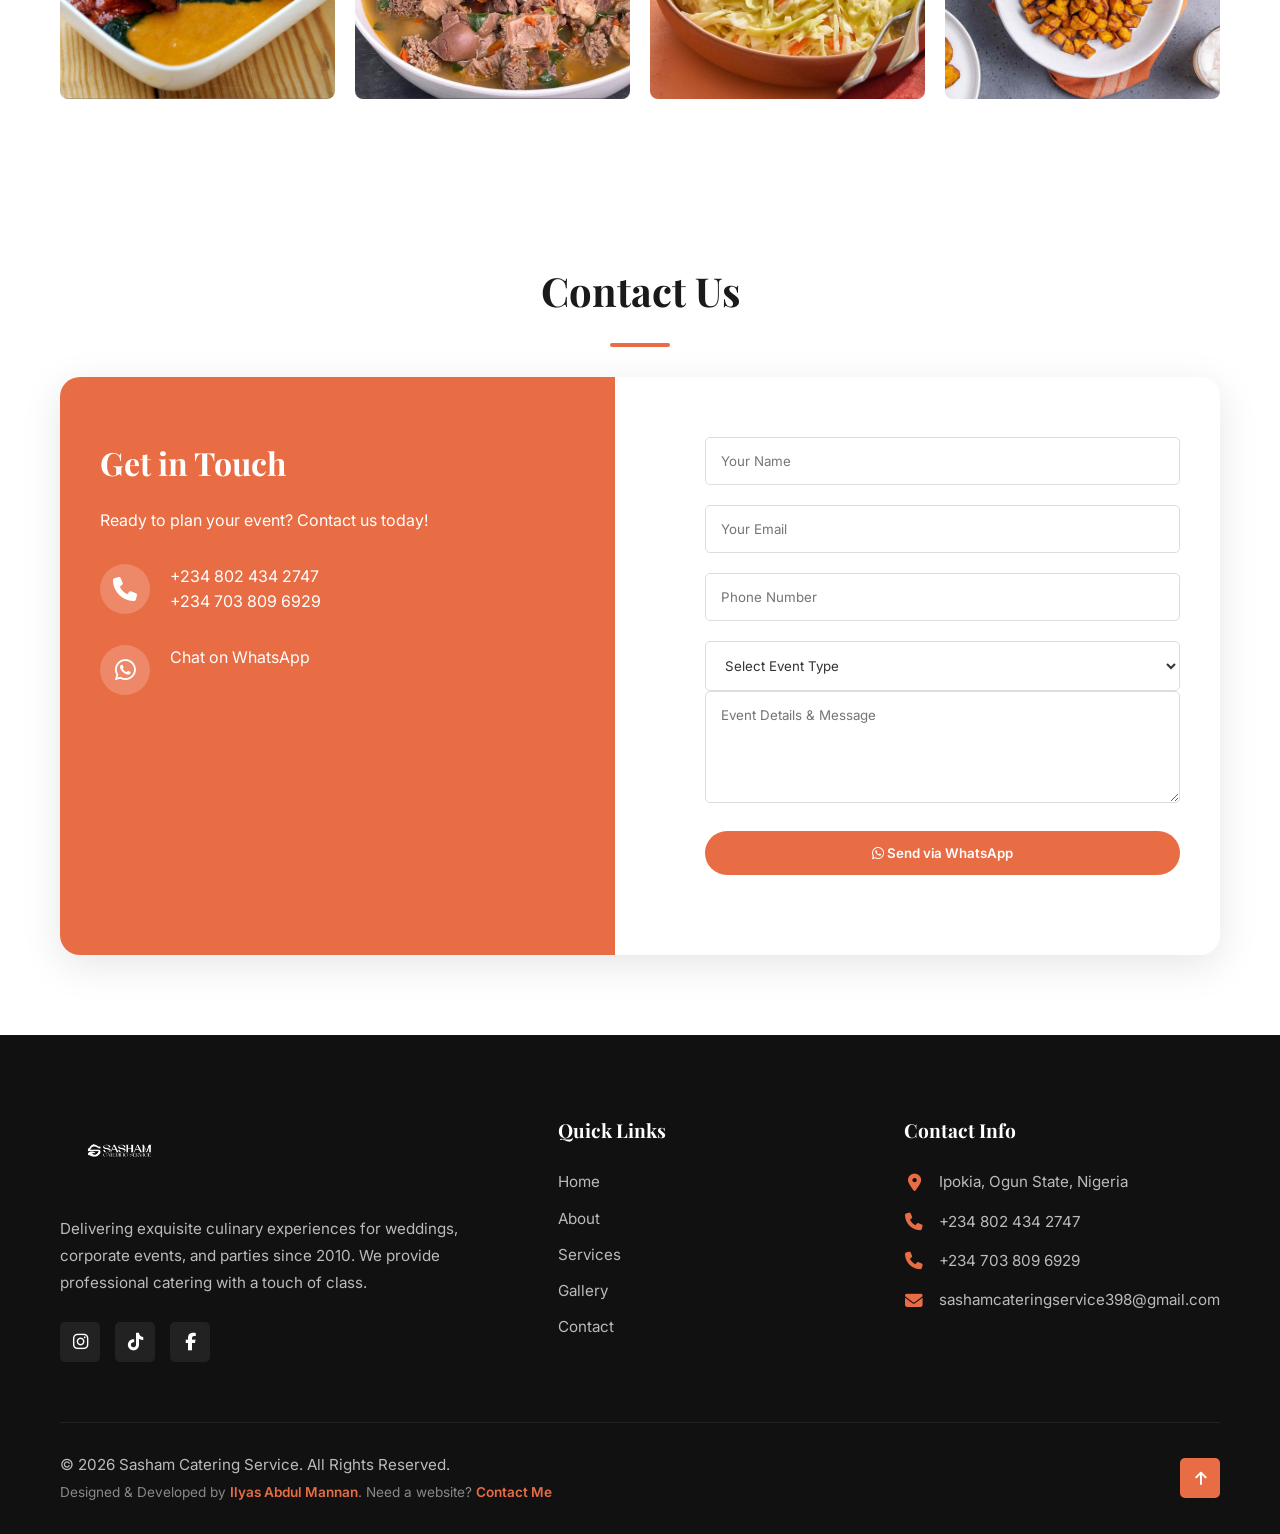
==== commit cf823c70: "Implement theme toggle functionality and enhance navigation styles" ====
--- a/index.html
+++ b/index.html
@@ -45,10 +45,15 @@
             <a href="#" class="logo">
                 <img src="images/logo.png" alt="Sasham Catering Service" class="nav-logo">
             </a>
-            <div class="hamburger">
-                <span class="bar"></span>
-                <span class="bar"></span>
-                <span class="bar"></span>
+            <div class="nav-actions">
+                <div class="hamburger">
+                    <span class="bar"></span>
+                    <span class="bar"></span>
+                    <span class="bar"></span>
+                </div>
+                <button class="theme-toggle" id="themeToggle" aria-label="Toggle dark mode" aria-pressed="false">
+                    <i class="fa-solid fa-moon"></i>
+                </button>
             </div>
             <ul class="nav-menu">
 
@@ -323,9 +328,9 @@
             <div class="footer-bottom">
                 <div class="footer-copy">
                     <p>&copy; 2026 Sasham Catering Service. All Rights Reserved.</p>
-                    <p class="developer-credit">Designed & Developed by <a href="https://wa.me/2347038096929"
+                    <p class="developer-credit">Designed & Developed by <a href="https://wa.me/2348137250625"
                             target="_blank">Ilyas Abdul Mannan</a>. Need a website? <a
-                            href="https://wa.me/2347038096929" target="_blank">Contact Me</a></p>
+                            href="https://wa.me/2348137250625" target="_blank">Contact Me</a></p>
                 </div>
                 <a href="#home" class="scroll-top"><i class="fa-solid fa-arrow-up"></i></a>
             </div>
@@ -335,4 +340,4 @@
     <script src="script.js"></script>
 </body>
 
-</html>+</html>
--- a/style.css
+++ b/style.css
@@ -13,15 +13,58 @@
     --transition: all 0.3s ease;
     --input-bg: #FFFFFF;
     --navbar-bg: #FFFFFF;
+    --border-color: #ddd;
+    --page-bg: #FFFFFF;
+    --surface-bg: #FFFFFF;
 
     --font-heading: 'Playfair Display', serif;
     --font-body: 'Inter', sans-serif;
 }
 
 /* Reset & Global Styles */
-.btn-theme {
-    display: none;
-    /* Hide theme button if present in HTML */
+.theme-toggle {
+    border: 1px solid var(--border-color);
+    background: var(--surface-bg);
+    color: var(--primary-color);
+    width: 42px;
+    height: 42px;
+    border-radius: 50%;
+    display: inline-flex;
+    align-items: center;
+    justify-content: center;
+    cursor: pointer;
+    transition: var(--transition);
+    margin-left: 0;
+}
+
+.theme-toggle:hover {
+    background: var(--light-bg);
+}
+
+body.dark-mode {
+    --text-color: #DDE3EC;
+    --heading-color: #F5F7FA;
+    --light-bg: #283546;
+    --white: #FFFFFF;
+    --gray-light: #1A2535;
+    --input-bg: #0D1522;
+    --navbar-bg: #0D1522;
+    --border-color: #334155;
+    --page-bg: #111A27;
+    --surface-bg: #1A2535;
+}
+
+body.dark-mode .theme-toggle {
+    background: #162236;
+    border-color: #334155;
+}
+
+body.dark-mode .theme-toggle:hover {
+    background: #1E2D45;
+}
+
+body.dark-mode .nav-logo {
+    filter: brightness(0) invert(1);
 }
 
 * {
@@ -38,7 +81,7 @@
     font-family: var(--font-body);
     color: var(--text-color);
     line-height: 1.6;
-    background-color: var(--white);
+    background-color: var(--page-bg);
     overflow-x: hidden;
 }
 
@@ -174,6 +217,14 @@
     display: flex;
     align-items: center;
     gap: 30px;
+    margin-left: auto;
+}
+
+.nav-actions {
+    display: flex;
+    align-items: center;
+    gap: 12px;
+    margin-left: 18px;
 }
 
 /* Navigation Links - Orange Text */
@@ -305,7 +356,7 @@
 
 /* About Section */
 .about {
-    background-color: var(--white);
+    background-color: var(--surface-bg);
 }
 
 .about-container {
@@ -361,7 +412,7 @@
 }
 
 .service-card {
-    background: var(--white);
+    background: var(--surface-bg);
     padding: 40px 30px;
     border-radius: 10px;
     text-align: center;
@@ -408,7 +459,7 @@
 
 .gallery-item {
     height: 250px;
-    background-color: #ddd;
+    background-color: var(--gray-light);
     border-radius: 8px;
     overflow: hidden;
     position: relative;
@@ -459,7 +510,7 @@
     display: grid;
     grid-template-columns: 1fr 1fr;
     gap: 50px;
-    background-color: var(--white);
+    background-color: var(--surface-bg);
     border-radius: 20px;
     overflow: hidden;
     box-shadow: 0 10px 40px rgba(0, 0, 0, 0.1);
@@ -509,7 +560,7 @@
     width: 100%;
     padding: 15px;
     font-family: var(--font-body);
-    border: 1px solid #ddd;
+    border: 1px solid var(--border-color);
     border-radius: 5px;
     outline: none;
     transition: var(--transition);
@@ -680,9 +731,17 @@
 }
 
 @media (max-width: 768px) {
+    .theme-toggle {
+        margin: 0;
+    }
+
     .hamburger {
         display: block;
         z-index: 1001;
+    }
+
+    .nav-actions {
+        margin-left: auto;
     }
 
     .nav-menu {
@@ -691,7 +750,7 @@
         top: 100%;
         gap: 0;
         flex-direction: column;
-        background-color: var(--white);
+        background-color: var(--navbar-bg);
         width: 100%;
         height: auto;
         /* Auto height, doesn't cover full screen */
@@ -776,4 +835,4 @@
     .hidden {
         transition: none;
     }
-}+}
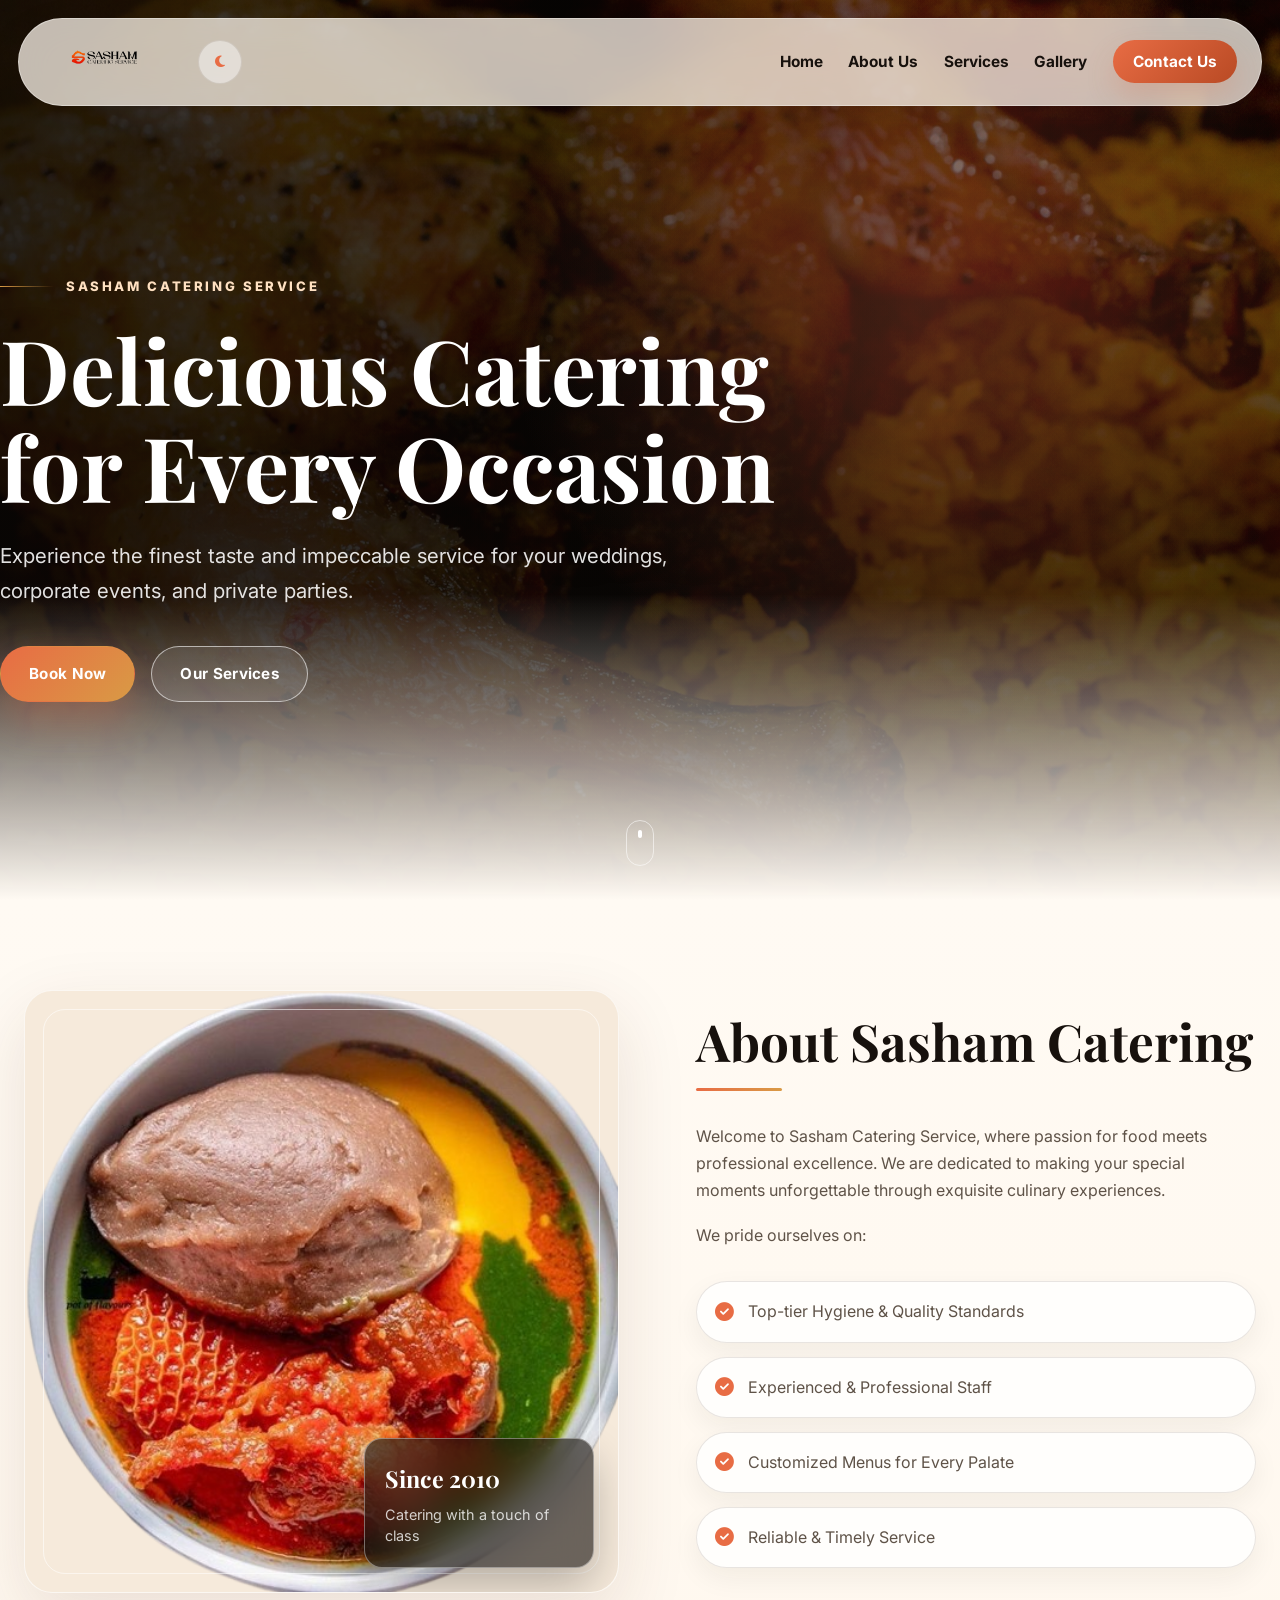
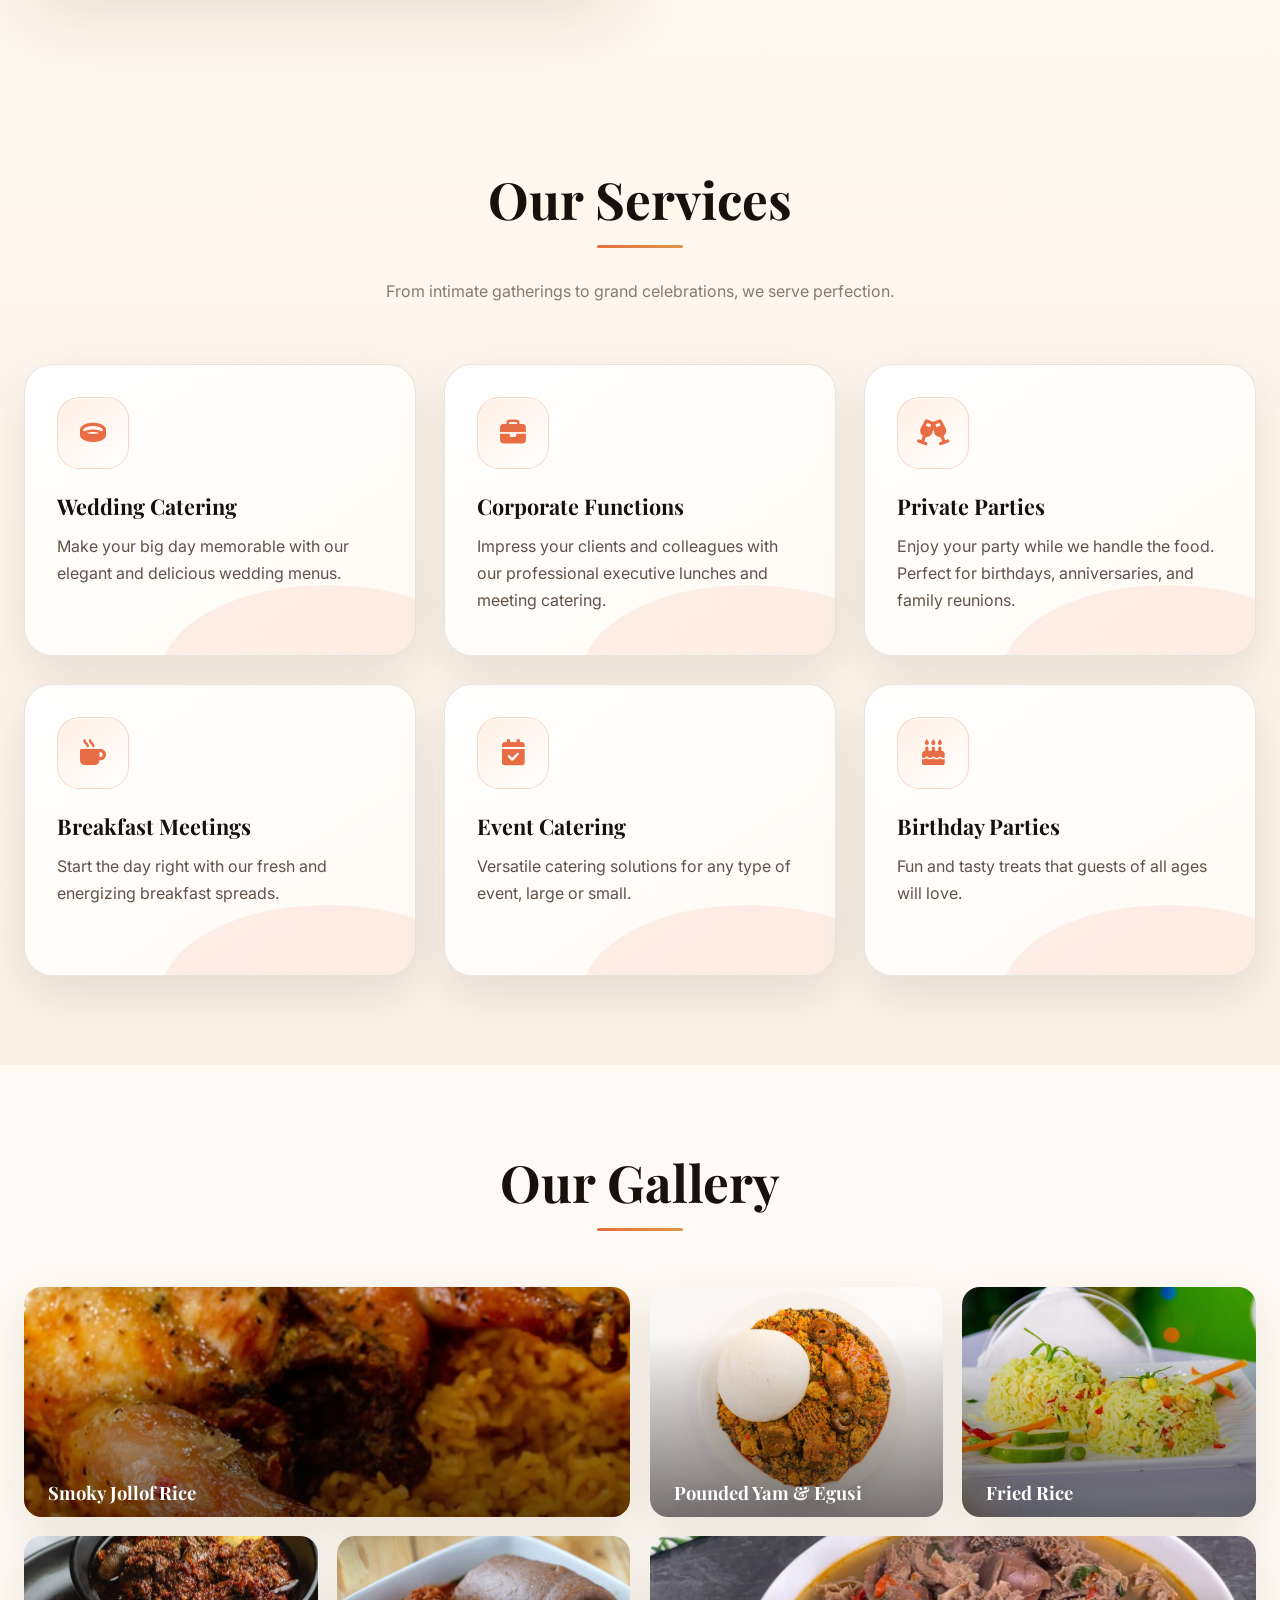
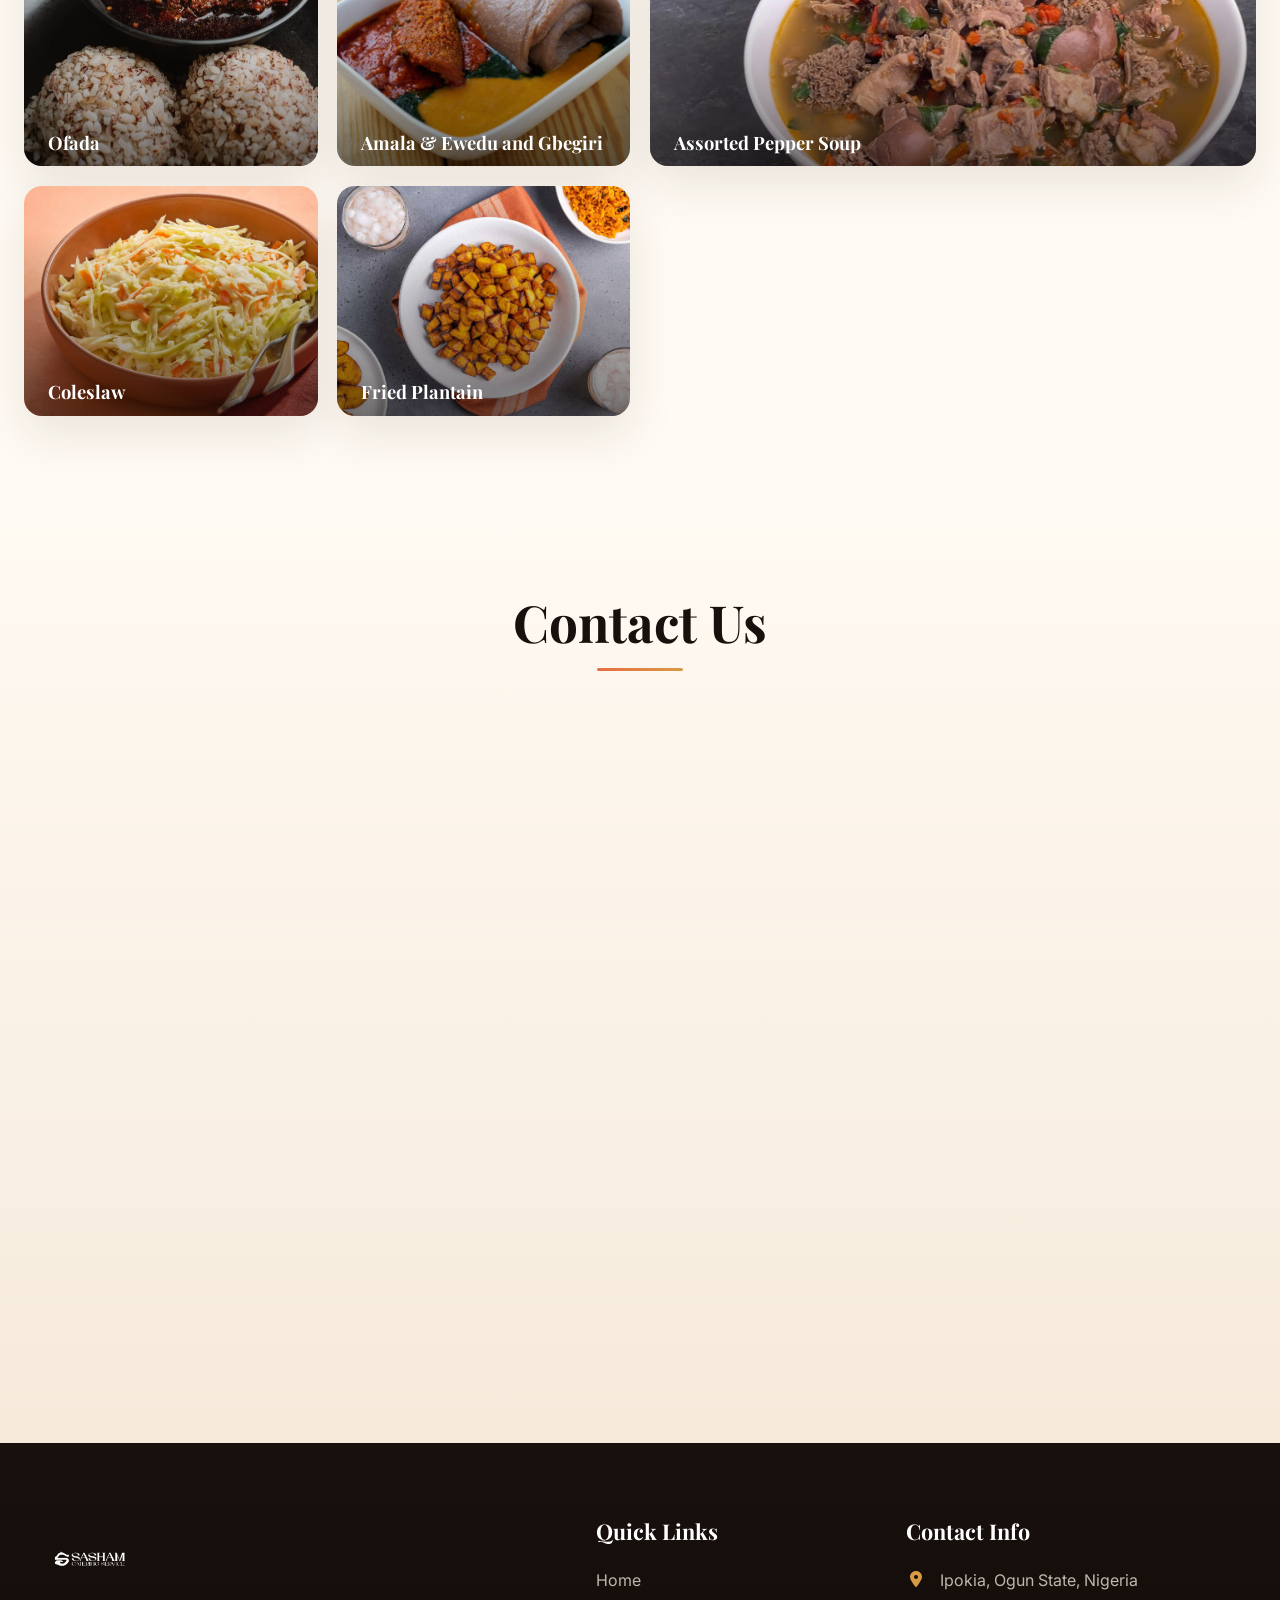
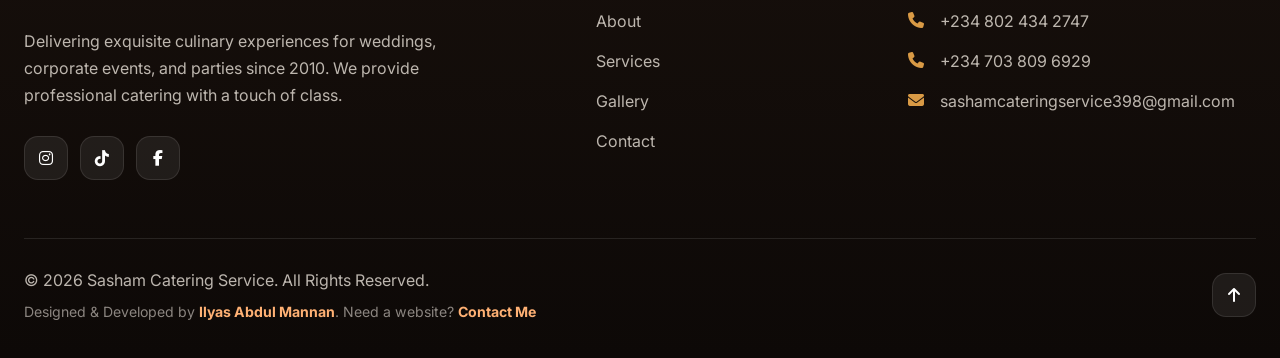
==== commit 516640d9: "Refactor code structure for improved readability and maintainability" ====
--- a/index.html
+++ b/index.html
@@ -46,7 +46,7 @@
                 <img src="images/logo.png" alt="Sasham Catering Service" class="nav-logo">
             </a>
             <div class="nav-actions">
-                <div class="hamburger">
+                <div class="hamburger" aria-label="Open menu" role="button" tabindex="0">
                     <span class="bar"></span>
                     <span class="bar"></span>
                     <span class="bar"></span>
@@ -71,6 +71,7 @@
         <div class="hero-bg"></div>
         <div class="hero-overlay"></div>
         <div class="container hero-content">
+            <span class="hero-kicker hidden">Sasham Catering Service</span>
             <h1 class="hero-title hidden">Delicious Catering for Every Occasion</h1>
             <p class="hero-subtitle hidden">Experience the finest taste and impeccable service for your weddings,
                 corporate
@@ -80,16 +81,21 @@
                 <a href="#services" class="btn btn-secondary">Our Services</a>
             </div>
         </div>
+        <div class="hero-scroll-indicator" aria-hidden="true">
+            <span></span>
+        </div>
     </header>
 
     <!-- About Section -->
     <section id="about" class="section about">
         <div class="container about-container">
-            <div class="about-image">
-                <!-- Placeholder for About Image -->
-                <div class="gallery-item hidden" style="height: 100%; border-radius: 10px; overflow: hidden;">
-                    <img src="images/about.jpg" alt="About Sasham Catering"
-                        style="width: 100%; height: 100%; object-fit: cover;">
+            <div class="about-image hidden">
+                <div class="about-photo-frame">
+                    <img src="images/about.jpg" alt="About Sasham Catering">
+                    <div class="about-badge">
+                        <strong>Since 2010</strong>
+                        <span>Catering with a touch of class</span>
+                    </div>
                 </div>
             </div>
             <div class="about-text hidden">
@@ -99,10 +105,10 @@
                     dedicated to making your special moments unforgettable through exquisite culinary experiences.</p>
                 <p>We pride ourselves on:</p>
                 <ul class="about-list">
-                    <li><i class="fa-solid fa-check-circle"></i> Top-tier Hygiene & Quality Standards</li>
-                    <li><i class="fa-solid fa-check-circle"></i> Experienced & Professional Staff</li>
-                    <li><i class="fa-solid fa-check-circle"></i> Customized Menus for Every Palate</li>
-                    <li><i class="fa-solid fa-check-circle"></i> Reliable & Timely Service</li>
+                    <li><i class="fa-solid fa-check-circle"></i><span>Top-tier Hygiene & Quality Standards</span></li>
+                    <li><i class="fa-solid fa-check-circle"></i><span>Experienced & Professional Staff</span></li>
+                    <li><i class="fa-solid fa-check-circle"></i><span>Customized Menus for Every Palate</span></li>
+                    <li><i class="fa-solid fa-check-circle"></i><span>Reliable & Timely Service</span></li>
                 </ul>
             </div>
         </div>
@@ -121,29 +127,29 @@
                     <h3>Wedding Catering</h3>
                     <p>Make your big day memorable with our elegant and delicious wedding menus.</p>
                 </div>
-                <div class="service-card">
+                <div class="service-card hidden">
                     <div class="icon-box"><i class="fa-solid fa-briefcase"></i></div>
                     <h3>Corporate Functions</h3>
                     <p>Impress your clients and colleagues with our professional executive lunches and meeting catering.
                     </p>
                 </div>
-                <div class="service-card">
+                <div class="service-card hidden">
                     <div class="icon-box"><i class="fa-solid fa-glass-cheers"></i></div>
                     <h3>Private Parties</h3>
                     <p>Enjoy your party while we handle the food. Perfect for birthdays, anniversaries, and family
                         reunions.</p>
                 </div>
-                <div class="service-card">
+                <div class="service-card hidden">
                     <div class="icon-box"><i class="fa-solid fa-mug-hot"></i></div>
                     <h3 class="service-title">Breakfast Meetings</h3>
                     <p>Start the day right with our fresh and energizing breakfast spreads.</p>
                 </div>
-                <div class="service-card">
+                <div class="service-card hidden">
                     <div class="icon-box"><i class="fa-solid fa-calendar-check"></i></div>
                     <h3 class="service-title">Event Catering</h3>
                     <p>Versatile catering solutions for any type of event, large or small.</p>
                 </div>
-                <div class="service-card">
+                <div class="service-card hidden">
                     <div class="icon-box"><i class="fa-solid fa-cake-candles"></i></div>
                     <h3 class="service-title">Birthday Parties</h3>
                     <p>Fun and tasty treats that guests of all ages will love.</p>
@@ -165,44 +171,44 @@
                         <h4>Smoky Jollof Rice</h4>
                     </div>
                 </div>
-                <div class="gallery-item">
+                <div class="gallery-item hidden">
                     <img src="images/gallery-2.jpg" alt="Pounded Yam & Egusi">
                     <div class="overlay">
                         <h4>Pounded Yam & Egusi</h4>
                     </div>
                 </div>
-                <div class="gallery-item">
+                <div class="gallery-item hidden">
                     <img src="images/gallery-3.jpg" alt="Fried Rice">
                     <div class="overlay">
                         <h4>Fried Rice</h4>
                     </div>
                 </div>
-                <div class="gallery-item">
+                <div class="gallery-item hidden">
                     <img src="images/ofada.png" alt="Ofada">
                     <div class="overlay">
                         <h4>Ofada</h4>
                     </div>
                 </div>
 
-                <div class="gallery-item">
+                <div class="gallery-item hidden">
                     <img src="images/amala.png" alt="Amala & Ewedu and Gbegiri">
                     <div class="overlay">
                         <h4>Amala & Ewedu and Gbegiri</h4>
                     </div>
                 </div>
-                <div class="gallery-item">
+                <div class="gallery-item hidden">
                     <img src="images/assorted.png" alt="Assorted Pepper Soup">
                     <div class="overlay">
                         <h4>Assorted Pepper Soup</h4>
                     </div>
                 </div>
-                <div class="gallery-item">
+                <div class="gallery-item hidden">
                     <img src="images/coleslaw.png" alt="Coleslaw">
                     <div class="overlay">
                         <h4>Coleslaw</h4>
                     </div>
                 </div>
-                <div class="gallery-item">
+                <div class="gallery-item hidden">
                     <img src="images/image.png" alt="Fried Plantain">
                     <div class="overlay">
                         <h4>Fried Plantain</h4>
@@ -255,12 +261,13 @@
                                 <option value="Private Party">Private Party</option>
                                 <option value="Other">Other</option>
                             </select>
-                            <div class="form-group">
-                                <textarea id="userMessage" placeholder="Event Details & Message" rows="5"
-                                    required></textarea>
-                            </div>
-                            <button type="submit" class="btn btn-primary btn-block"><i
-                                    class="fa-brands fa-whatsapp"></i> Send via WhatsApp</button>
+                        </div>
+                        <div class="form-group">
+                            <textarea id="userMessage" placeholder="Event Details & Message" rows="5"
+                                required></textarea>
+                        </div>
+                        <button type="submit" class="btn btn-primary btn-block"><i
+                                class="fa-brands fa-whatsapp"></i> Send via WhatsApp</button>
                     </form>
                 </div>
             </div>
--- a/style.css
+++ b/style.css
@@ -1,70 +1,52 @@
-/* CSS Variables */
+/* Premium visual system */
 :root {
-    --primary-color: #E86C44;
-    /* Soft Terra Cotta */
-    --primary-dark: #C0522D;
-    --text-color: #333333;
-    --heading-color: #1A1A1A;
-    /* Almost Black */
-    --light-bg: #FFF3E0;
-    /* Very light orange tint */
-    --white: #FFFFFF;
-    --gray-light: #F5F5F5;
-    --transition: all 0.3s ease;
-    --input-bg: #FFFFFF;
-    --navbar-bg: #FFFFFF;
-    --border-color: #ddd;
-    --page-bg: #FFFFFF;
-    --surface-bg: #FFFFFF;
-
+    --primary-color: #e86c44;
+    --primary-dark: #b94a24;
+    --primary-soft: #fff0e5;
+    --accent-gold: #d99a45;
+    --cream: #fff8ef;
+    --cream-deep: #f6eadb;
+    --ink: #15110d;
+    --charcoal: #211a16;
+    --text-color: #5f5348;
+    --heading-color: #17110d;
+    --muted: #8a7a6d;
+    --white: #ffffff;
+    --page-bg: #fffaf3;
+    --surface-bg: rgba(255, 255, 255, 0.78);
+    --gray-light: #fbf1e7;
+    --input-bg: rgba(255, 255, 255, 0.92);
+    --navbar-bg: rgba(255, 248, 239, 0.74);
+    --border-color: rgba(66, 43, 28, 0.12);
+    --shadow-soft: 0 24px 70px rgba(79, 45, 22, 0.12);
+    --shadow-card: 0 18px 48px rgba(42, 28, 17, 0.1);
+    --shadow-hover: 0 28px 70px rgba(42, 28, 17, 0.18);
+    --radius-lg: 28px;
+    --radius-md: 18px;
+    --radius-sm: 12px;
+    --transition: 260ms cubic-bezier(0.22, 1, 0.36, 1);
     --font-heading: 'Playfair Display', serif;
     --font-body: 'Inter', sans-serif;
 }
 
-/* Reset & Global Styles */
-.theme-toggle {
-    border: 1px solid var(--border-color);
-    background: var(--surface-bg);
-    color: var(--primary-color);
-    width: 42px;
-    height: 42px;
-    border-radius: 50%;
-    display: inline-flex;
-    align-items: center;
-    justify-content: center;
-    cursor: pointer;
-    transition: var(--transition);
-    margin-left: 0;
-}
-
-.theme-toggle:hover {
-    background: var(--light-bg);
-}
-
 body.dark-mode {
-    --text-color: #DDE3EC;
-    --heading-color: #F5F7FA;
-    --light-bg: #283546;
-    --white: #FFFFFF;
-    --gray-light: #1A2535;
-    --input-bg: #0D1522;
-    --navbar-bg: #0D1522;
-    --border-color: #334155;
-    --page-bg: #111A27;
-    --surface-bg: #1A2535;
-}
-
-body.dark-mode .theme-toggle {
-    background: #162236;
-    border-color: #334155;
-}
-
-body.dark-mode .theme-toggle:hover {
-    background: #1E2D45;
-}
-
-body.dark-mode .nav-logo {
-    filter: brightness(0) invert(1);
+    --primary-soft: rgba(232, 108, 68, 0.12);
+    --cream: #18110d;
+    --cream-deep: #241915;
+    --ink: #fff8ef;
+    --charcoal: #110d0b;
+    --text-color: #d9cabc;
+    --heading-color: #fff8ef;
+    --muted: #b99f8b;
+    --page-bg: #120d0b;
+    --surface-bg: rgba(34, 25, 20, 0.78);
+    --gray-light: #1e1511;
+    --input-bg: rgba(20, 14, 11, 0.86);
+    --navbar-bg: rgba(18, 13, 11, 0.74);
+    --border-color: rgba(255, 248, 239, 0.12);
+    --shadow-soft: 0 24px 70px rgba(0, 0, 0, 0.28);
+    --shadow-card: 0 18px 48px rgba(0, 0, 0, 0.22);
+    --shadow-hover: 0 28px 70px rgba(0, 0, 0, 0.34);
 }
 
 * {
@@ -75,14 +57,38 @@
 
 html {
     scroll-behavior: smooth;
+    scroll-padding-top: 108px;
 }
 
 body {
+    min-height: 100vh;
     font-family: var(--font-body);
     color: var(--text-color);
-    line-height: 1.6;
-    background-color: var(--page-bg);
+    line-height: 1.7;
+    background:
+        radial-gradient(circle at 12% 8%, rgba(232, 108, 68, 0.13), transparent 28rem),
+        linear-gradient(180deg, var(--page-bg) 0%, var(--cream) 52%, var(--page-bg) 100%);
     overflow-x: hidden;
+    text-rendering: optimizeLegibility;
+    -webkit-font-smoothing: antialiased;
+}
+
+body::before {
+    content: "";
+    position: fixed;
+    inset: 0;
+    pointer-events: none;
+    z-index: -1;
+    background-image:
+        linear-gradient(rgba(34, 26, 20, 0.03) 1px, transparent 1px),
+        linear-gradient(90deg, rgba(34, 26, 20, 0.03) 1px, transparent 1px);
+    background-size: 96px 96px;
+    mask-image: linear-gradient(to bottom, transparent, #000 18%, #000 72%, transparent);
+}
+
+body.dark-mode .nav-logo,
+body.dark-mode .footer-logo-img {
+    filter: brightness(0) invert(1);
 }
 
 h1,
@@ -94,12 +100,13 @@
     font-family: var(--font-heading);
     color: var(--heading-color);
     font-weight: 700;
+    line-height: 1.08;
 }
 
 a {
+    color: inherit;
     text-decoration: none;
-    color: inherit;
-    transition: var(--transition);
+    transition: color var(--transition), background var(--transition), transform var(--transition), box-shadow var(--transition);
 }
 
 ul {
@@ -107,75 +114,93 @@
 }
 
 img {
+    display: block;
     max-width: 100%;
-    display: block;
 }
 
 .container {
-    max-width: 1200px;
-    margin: 0 auto;
-    padding: 0 20px;
+    width: min(100% - 48px, 1480px);
+    margin-inline: auto;
 }
 
 .section {
-    padding: 80px 0;
+    position: relative;
+    padding: clamp(88px, 7vw, 160px) 0;
 }
 
 .text-center {
     text-align: center;
 }
 
-/* Buttons */
 .btn {
-    display: inline-block;
-    padding: 12px 30px;
+    display: inline-flex;
+    min-height: 52px;
+    align-items: center;
+    justify-content: center;
+    gap: 10px;
+    padding: 14px 28px;
+    border: 1px solid transparent;
+    border-radius: 999px;
     font-family: var(--font-body);
-    font-weight: 600;
-    border-radius: 50px;
+    font-size: 0.95rem;
+    font-weight: 700;
+    letter-spacing: 0.02em;
     cursor: pointer;
-    border: 2px solid transparent;
-    transition: var(--transition);
+    transition: transform var(--transition), box-shadow var(--transition), border-color var(--transition), background var(--transition), color var(--transition);
 }
 
 .btn-primary {
-    background-color: var(--primary-color);
-    color: var(--white);
+    color: var(--white);
+    background: linear-gradient(135deg, var(--primary-color), var(--accent-gold));
+    box-shadow: 0 18px 40px rgba(232, 108, 68, 0.3);
 }
 
 .btn-primary:hover {
-    background-color: var(--primary-dark);
-    transform: translateY(-2px);
-    box-shadow: 0 4px 10px rgba(255, 87, 34, 0.3);
+    transform: translateY(-3px);
+    box-shadow: 0 24px 56px rgba(232, 108, 68, 0.38);
 }
 
 .btn-secondary {
-    background-color: transparent;
-    color: var(--white);
-    border-color: var(--white);
+    color: var(--white);
+    border-color: rgba(255, 255, 255, 0.58);
+    background: rgba(255, 255, 255, 0.1);
+    backdrop-filter: blur(16px);
 }
 
 .btn-secondary:hover {
-    background-color: var(--white);
-    color: var(--primary-color);
+    color: var(--ink);
+    background: rgba(255, 255, 255, 0.92);
+    transform: translateY(-3px);
 }
 
 .btn-block {
-    display: block;
     width: 100%;
 }
 
-/* Typography Helpers */
 .section-title {
-    font-size: 2.5rem;
-    margin-bottom: 20px;
+    max-width: 820px;
+    margin-bottom: 18px;
+    font-size: clamp(2.25rem, 4vw, 5.2rem);
+    letter-spacing: 0;
+}
+
+.section-title.text-center {
+    margin-inline: auto;
+}
+
+.section-desc {
+    max-width: 650px;
+    margin: 0 auto;
+    color: var(--muted);
+    font-size: clamp(1rem, 1.1vw, 1.18rem);
 }
 
 .divider {
-    width: 60px;
-    height: 4px;
-    background-color: var(--primary-color);
-    margin-bottom: 30px;
-    border-radius: 2px;
+    width: 86px;
+    height: 3px;
+    margin-bottom: 32px;
+    border-radius: 999px;
+    background: linear-gradient(90deg, var(--primary-color), var(--accent-gold));
 }
 
 .divider.center {
@@ -185,21 +210,31 @@
 /* Navigation */
 .navbar {
     position: fixed;
-    top: 0;
-    left: 0;
-    width: 100%;
-    background-color: var(--navbar-bg);
-    box-shadow: 0 2px 10px rgba(0, 0, 0, 0.1);
+    top: 18px;
+    left: 50%;
     z-index: 1000;
-    padding: 0;
-    /* Minimized padding to keep bar slim with large logo */
-    transition: background-color 0.3s ease;
+    width: min(100% - 36px, 1520px);
+    transform: translateX(-50%);
+    border: 1px solid rgba(255, 255, 255, 0.36);
+    border-radius: 999px;
+    background: var(--navbar-bg);
+    box-shadow: 0 18px 48px rgba(25, 15, 9, 0.08);
+    backdrop-filter: blur(22px) saturate(1.35);
+    transition: top var(--transition), box-shadow var(--transition), border-color var(--transition), background var(--transition);
+}
+
+.navbar.scrolled {
+    top: 10px;
+    border-color: var(--border-color);
+    box-shadow: 0 18px 54px rgba(25, 15, 9, 0.16);
 }
 
 .nav-container {
     display: flex;
+    min-height: 86px;
+    align-items: center;
     justify-content: space-between;
-    align-items: center;
+    padding-block: 0;
 }
 
 .logo {
@@ -208,15 +243,19 @@
 }
 
 .nav-logo {
-    max-height: 110px;
-    /* Slightly reduced for perfect balance */
     width: auto;
+    max-height: 82px;
+    transition: transform var(--transition), filter var(--transition);
+}
+
+.logo:hover .nav-logo {
+    transform: scale(1.03);
 }
 
 .nav-menu {
     display: flex;
     align-items: center;
-    gap: 30px;
+    gap: clamp(18px, 2vw, 36px);
     margin-left: auto;
 }
 
@@ -227,28 +266,72 @@
     margin-left: 18px;
 }
 
-/* Navigation Links - Orange Text */
 .nav-link {
-    font-weight: 500;
-    font-size: 1rem;
+    position: relative;
+    color: var(--heading-color);
+    font-size: 0.96rem;
+    font-weight: 700;
+}
+
+.nav-link::after {
+    content: "";
+    position: absolute;
+    left: 0;
+    bottom: -8px;
+    width: 100%;
+    height: 2px;
+    border-radius: 999px;
+    background: linear-gradient(90deg, var(--primary-color), var(--accent-gold));
+    transform: scaleX(0);
+    transform-origin: right;
+    transition: transform var(--transition);
+}
+
+.nav-link:hover {
     color: var(--primary-color);
 }
 
-.nav-link:hover {
-    color: var(--primary-dark);
-}
-
-/* Contact Button - Orange Background */
+.nav-link:hover::after {
+    transform: scaleX(1);
+    transform-origin: left;
+}
+
 .nav-link.btn-contact {
-    padding: 10px 20px;
-    background-color: var(--primary-color);
-    color: var(--white);
-    border-radius: 30px;
+    padding: 12px 20px;
+    color: var(--white);
+    border-radius: 999px;
+    background: linear-gradient(135deg, var(--primary-color), var(--primary-dark));
+    box-shadow: 0 14px 28px rgba(232, 108, 68, 0.22);
+}
+
+.nav-link.btn-contact::after {
+    content: none;
 }
 
 .nav-link.btn-contact:hover {
-    background-color: var(--primary-dark);
-    color: var(--white);
+    color: var(--white);
+    transform: translateY(-2px);
+    box-shadow: 0 18px 36px rgba(232, 108, 68, 0.32);
+}
+
+.theme-toggle {
+    display: inline-flex;
+    width: 44px;
+    height: 44px;
+    align-items: center;
+    justify-content: center;
+    border: 1px solid var(--border-color);
+    border-radius: 50%;
+    color: var(--primary-color);
+    background: rgba(255, 255, 255, 0.46);
+    cursor: pointer;
+    transition: transform var(--transition), background var(--transition), box-shadow var(--transition);
+}
+
+.theme-toggle:hover {
+    transform: translateY(-2px) rotate(8deg);
+    background: var(--primary-soft);
+    box-shadow: 0 12px 28px rgba(232, 108, 68, 0.16);
 }
 
 .hamburger {
@@ -259,570 +342,647 @@
 .bar {
     display: block;
     width: 25px;
-    height: 3px;
-    margin: 5px auto;
+    height: 2px;
+    margin: 6px auto;
+    border-radius: 999px;
+    background: var(--primary-color);
     transition: var(--transition);
-    background-color: var(--primary-color);
-    /* Orange bars on white navbar */
-}
-
-/* Hero Section */
+}
+
+/* Hero */
 .hero {
-    height: 100vh;
-    background-color: #333;
     position: relative;
-    display: flex;
-    align-items: center;
-    justify-content: center;
-    text-align: center;
-    color: var(--white);
-    padding-top: 110px;
-    /* Offset for proper nav height */
+    display: grid;
+    min-height: 100svh;
+    place-items: center;
     overflow: hidden;
-}
-
-/* Sliding Background Effect */
+    padding: 160px 0 90px;
+    color: var(--white);
+    isolation: isolate;
+}
+
+.hero-bg,
+.hero-slide,
+.hero-overlay {
+    position: absolute;
+    inset: 0;
+}
+
 .hero-bg {
-    position: absolute;
-    top: 0;
-    left: 0;
-    width: 100%;
-    height: 100%;
-    z-index: 0;
-    overflow: hidden;
+    z-index: -3;
+    background: var(--ink);
 }
 
 .hero-slide {
-    position: absolute;
-    top: 0;
-    left: 0;
-    width: 100%;
-    height: 100%;
     background-size: cover;
     background-position: center;
-    transition: transform 1s ease-in-out;
-    transform: translateX(100%);
-    /* Start off-screen right */
+    opacity: 0;
+    transform: scale(1.08);
+    transition: opacity 1300ms ease, transform 7000ms ease;
+    will-change: opacity, transform;
+}
+
+.hero-slide.active {
+    opacity: 1;
+    transform: scale(1);
     z-index: 1;
 }
 
-.hero-slide.active {
-    transform: translateX(0);
-    /* On screen */
-    z-index: 2;
-}
-
 .hero-slide.prev {
-    transform: translateX(-100%);
-    /* Off-screen left */
-    z-index: 1;
+    opacity: 0;
+    transform: scale(1.03);
 }
 
 .hero-overlay {
+    z-index: -2;
+    background:
+        radial-gradient(circle at 72% 34%, rgba(232, 108, 68, 0.26), transparent 26rem),
+        linear-gradient(90deg, rgba(10, 7, 5, 0.82) 0%, rgba(10, 7, 5, 0.58) 42%, rgba(10, 7, 5, 0.32) 100%),
+        linear-gradient(180deg, rgba(10, 7, 5, 0.22), rgba(10, 7, 5, 0.76));
+}
+
+.hero::after {
+    content: "";
     position: absolute;
-    top: 0;
-    left: 0;
-    width: 100%;
-    height: 100%;
-    background-color: rgba(0, 0, 0, 0.5);
-    z-index: 1;
+    inset: auto 0 0;
+    z-index: -1;
+    height: 34%;
+    background: linear-gradient(180deg, transparent, var(--page-bg));
 }
 
 .hero-content {
     position: relative;
     z-index: 2;
-    max-width: 800px;
+    max-width: 940px;
+    margin-left: 0;
+    text-align: left;
+}
+
+.hero-kicker {
+    display: inline-flex;
+    align-items: center;
+    gap: 12px;
+    margin-bottom: 24px;
+    color: #ffe1c2;
+    font-size: 0.82rem;
+    font-weight: 800;
+    letter-spacing: 0.2em;
+    text-transform: uppercase;
+}
+
+.hero-kicker::before {
+    content: "";
+    width: 54px;
+    height: 1px;
+    background: linear-gradient(90deg, var(--accent-gold), transparent);
 }
 
 .hero-title {
-    font-size: 3.5rem;
-    color: var(--white);
-    margin-bottom: 20px;
-    text-shadow: 0 2px 4px rgba(0, 0, 0, 0.3);
+    max-width: 900px;
+    margin-bottom: 24px;
+    color: var(--white);
+    font-size: clamp(3.2rem, 7vw, 8.8rem);
+    text-shadow: 0 24px 62px rgba(0, 0, 0, 0.42);
 }
 
 .hero-subtitle {
-    font-size: 1.2rem;
-    color: var(--white);
-    margin-bottom: 40px;
-    opacity: 1;
+    max-width: 690px;
+    margin-bottom: 38px;
+    color: rgba(255, 255, 255, 0.88);
+    font-size: clamp(1.08rem, 1.6vw, 1.45rem);
 }
 
 .hero-buttons {
     display: flex;
-    gap: 20px;
-    justify-content: center;
-}
-
-/* About Section */
+    flex-wrap: wrap;
+    gap: 16px;
+}
+
+.hero-scroll-indicator {
+    position: absolute;
+    left: 50%;
+    bottom: 34px;
+    z-index: 3;
+    width: 28px;
+    height: 46px;
+    transform: translateX(-50%);
+    border: 1px solid rgba(255, 255, 255, 0.55);
+    border-radius: 999px;
+}
+
+.hero-scroll-indicator span {
+    position: absolute;
+    top: 9px;
+    left: 50%;
+    width: 4px;
+    height: 8px;
+    transform: translateX(-50%);
+    border-radius: 999px;
+    background: var(--white);
+    animation: scrollPulse 1.8s ease-in-out infinite;
+}
+
+@keyframes scrollPulse {
+    0%,
+    100% {
+        opacity: 0.35;
+        transform: translate(-50%, 0);
+    }
+
+    50% {
+        opacity: 1;
+        transform: translate(-50%, 16px);
+    }
+}
+
+/* About */
 .about {
-    background-color: var(--surface-bg);
+    background: linear-gradient(180deg, var(--page-bg), var(--cream));
 }
 
 .about-container {
     display: grid;
-    grid-template-columns: 1fr 1fr;
-    gap: 50px;
+    grid-template-columns: minmax(0, 1.03fr) minmax(0, 0.97fr);
+    gap: clamp(48px, 6vw, 110px);
     align-items: center;
 }
 
-.about-image {
+.about-photo-frame {
     position: relative;
-}
-
-.img-placeholder {
+    min-height: clamp(430px, 38vw, 720px);
+    overflow: hidden;
+    border: 1px solid rgba(255, 255, 255, 0.64);
+    border-radius: var(--radius-lg);
+    background: var(--cream-deep);
+    box-shadow: var(--shadow-soft);
+}
+
+.about-photo-frame::before {
+    content: "";
+    position: absolute;
+    inset: 18px;
+    z-index: 1;
+    border: 1px solid rgba(255, 255, 255, 0.55);
+    border-radius: 22px;
+    pointer-events: none;
+}
+
+.about-photo-frame img {
     width: 100%;
-    height: 400px;
-    background-color: var(--light-bg);
-    border-radius: 10px;
+    height: 100%;
+    min-height: inherit;
+    object-fit: cover;
+    transition: transform 900ms ease;
+}
+
+.about-photo-frame:hover img {
+    transform: scale(1.045);
+}
+
+.about-badge {
+    position: absolute;
+    right: 24px;
+    bottom: 24px;
+    z-index: 2;
+    max-width: 230px;
+    padding: 20px;
+    border: 1px solid rgba(255, 255, 255, 0.38);
+    border-radius: 18px;
+    color: var(--white);
+    background: rgba(21, 17, 13, 0.62);
+    box-shadow: 0 18px 44px rgba(0, 0, 0, 0.26);
+    backdrop-filter: blur(18px);
+}
+
+.about-badge strong {
+    display: block;
+    color: var(--white);
+    font-family: var(--font-heading);
+    font-size: 1.45rem;
+}
+
+.about-badge span {
+    display: block;
+    margin-top: 5px;
+    color: rgba(255, 255, 255, 0.78);
+    font-size: 0.9rem;
+    line-height: 1.5;
+}
+
+.about-text p {
+    max-width: 650px;
+    margin-bottom: 18px;
+    font-size: clamp(1rem, 1.1vw, 1.15rem);
+}
+
+.about-list {
+    display: grid;
+    gap: 14px;
+    margin-top: 32px;
+}
+
+.about-list li {
     display: flex;
     align-items: center;
-    justify-content: center;
-    font-size: 4rem;
-    color: var(--primary-color);
-    box-shadow: 20px 20px 0 var(--gray-light);
-}
-
-.about-list {
-    margin-top: 30px;
-}
-
-.about-list li {
-    margin-bottom: 15px;
-    display: flex;
-    align-items: center;
-    gap: 15px;
-    font-weight: 500;
+    gap: 14px;
+    padding: 16px 18px;
+    border: 1px solid var(--border-color);
+    border-radius: 999px;
+    background: var(--surface-bg);
+    box-shadow: 0 10px 28px rgba(42, 28, 17, 0.06);
+    transition: transform var(--transition), box-shadow var(--transition), border-color var(--transition);
+}
+
+.about-list li:hover {
+    transform: translateX(8px);
+    border-color: rgba(232, 108, 68, 0.34);
+    box-shadow: var(--shadow-card);
 }
 
 .about-list i {
     color: var(--primary-color);
-}
-
-/* Services Section */
+    font-size: 1.18rem;
+}
+
+/* Services */
 .services {
-    background-color: var(--gray-light);
+    background:
+        linear-gradient(180deg, var(--cream), var(--gray-light)),
+        radial-gradient(circle at 82% 18%, rgba(217, 154, 69, 0.14), transparent 24rem);
 }
 
 .services-grid {
     display: grid;
-    grid-template-columns: repeat(auto-fit, minmax(300px, 1fr));
-    gap: 30px;
-    margin-top: 50px;
+    grid-template-columns: repeat(3, minmax(0, 1fr));
+    gap: clamp(20px, 2.2vw, 34px);
+    margin-top: 58px;
 }
 
 .service-card {
-    background: var(--surface-bg);
-    padding: 40px 30px;
-    border-radius: 10px;
-    text-align: center;
-    transition: var(--transition);
-    box-shadow: 0 5px 15px rgba(0, 0, 0, 0.05);
+    position: relative;
+    overflow: hidden;
+    min-height: 292px;
+    padding: clamp(30px, 2.5vw, 46px);
+    border: 1px solid var(--border-color);
+    border-radius: var(--radius-lg);
+    background:
+        linear-gradient(145deg, rgba(255, 255, 255, 0.84), rgba(255, 248, 239, 0.58)),
+        var(--surface-bg);
+    box-shadow: var(--shadow-card);
+    transition: transform var(--transition), box-shadow var(--transition), border-color var(--transition);
+}
+
+body.dark-mode .service-card {
+    background: linear-gradient(145deg, rgba(46, 34, 27, 0.84), rgba(25, 18, 14, 0.7));
+}
+
+.service-card::after {
+    content: "";
+    position: absolute;
+    inset: auto -20% -38% 35%;
+    height: 180px;
+    border-radius: 50%;
+    background: rgba(232, 108, 68, 0.1);
+    transition: transform var(--transition), opacity var(--transition);
 }
 
 .service-card:hover {
-    transform: translateY(-10px);
-    box-shadow: 0 15px 30px rgba(0, 0, 0, 0.1);
+    transform: translateY(-12px);
+    border-color: rgba(232, 108, 68, 0.32);
+    box-shadow: var(--shadow-hover);
+}
+
+.service-card:hover::after {
+    opacity: 0.85;
+    transform: translateY(-14px) scale(1.08);
 }
 
 .icon-box {
-    width: 70px;
-    height: 70px;
-    background-color: var(--light-bg);
+    position: relative;
+    z-index: 1;
+    display: grid;
+    width: 72px;
+    height: 72px;
+    margin-bottom: 26px;
+    place-items: center;
+    border: 1px solid rgba(232, 108, 68, 0.24);
+    border-radius: 22px;
     color: var(--primary-color);
-    border-radius: 50%;
-    display: flex;
-    align-items: center;
-    justify-content: center;
-    font-size: 1.8rem;
-    margin: 0 auto 20px;
-    transition: var(--transition);
+    background: linear-gradient(145deg, var(--primary-soft), rgba(255, 255, 255, 0.72));
+    font-size: 1.62rem;
+    box-shadow: inset 0 1px 0 rgba(255, 255, 255, 0.72);
+    transition: transform var(--transition), color var(--transition), background var(--transition);
 }
 
 .service-card:hover .icon-box {
-    background-color: var(--primary-color);
-    color: var(--white);
+    color: var(--white);
+    background: linear-gradient(135deg, var(--primary-color), var(--accent-gold));
+    transform: rotate(-4deg) scale(1.04);
 }
 
 .service-card h3 {
+    position: relative;
+    z-index: 1;
     margin-bottom: 15px;
-    font-size: 1.3rem;
-}
-
-/* Gallery Section */
+    font-size: clamp(1.35rem, 1.4vw, 1.75rem);
+}
+
+.service-card p {
+    position: relative;
+    z-index: 1;
+    color: var(--text-color);
+}
+
+/* Gallery */
+.gallery {
+    background: var(--page-bg);
+}
+
 .gallery-grid {
     display: grid;
-    grid-template-columns: repeat(auto-fit, minmax(250px, 1fr));
-    gap: 20px;
-    margin-top: 40px;
+    grid-template-columns: repeat(4, minmax(0, 1fr));
+    grid-auto-rows: clamp(230px, 16vw, 340px);
+    gap: clamp(16px, 1.5vw, 24px);
+    margin-top: 56px;
 }
 
 .gallery-item {
-    height: 250px;
-    background-color: var(--gray-light);
-    border-radius: 8px;
+    position: relative;
     overflow: hidden;
-    position: relative;
+    border-radius: var(--radius-md);
+    background: var(--gray-light);
+    box-shadow: var(--shadow-card);
     cursor: pointer;
+    isolation: isolate;
+}
+
+.gallery-item:nth-child(1),
+.gallery-item:nth-child(6) {
+    grid-column: span 2;
 }
 
 .gallery-item img {
     width: 100%;
     height: 100%;
     object-fit: cover;
-    transition: var(--transition);
-}
-
-.gallery-item:hover img {
-    transform: scale(1.1);
+    transform: scale(1.02);
+    transition: transform 900ms ease, filter 900ms ease;
+}
+
+.gallery-item::after {
+    content: "";
+    position: absolute;
+    inset: 0;
+    background: linear-gradient(180deg, transparent 20%, rgba(11, 7, 5, 0.76));
+    opacity: 0.72;
+    transition: opacity var(--transition);
 }
 
 .gallery-item .overlay {
     position: absolute;
-    top: 0;
-    left: 0;
-    width: 100%;
-    height: 100%;
-    background: rgba(0, 0, 0, 0.4);
+    inset: 0;
+    z-index: 1;
     display: flex;
-    align-items: center;
-    justify-content: center;
-    opacity: 0;
-    transition: var(--transition);
-}
-
-.gallery-item:hover .overlay {
-    opacity: 1;
+    align-items: flex-end;
+    padding: 24px;
 }
 
 .gallery-item h4 {
     color: var(--white);
-    transform: translateY(20px);
-    transition: var(--transition);
+    font-size: clamp(1.15rem, 1.4vw, 1.8rem);
+    text-shadow: 0 12px 32px rgba(0, 0, 0, 0.32);
+    transform: translateY(10px);
+    transition: transform var(--transition);
+}
+
+.gallery-item:hover img {
+    filter: saturate(1.08) contrast(1.04);
+    transform: scale(1.11);
+}
+
+.gallery-item:hover::after {
+    opacity: 0.9;
 }
 
 .gallery-item:hover h4 {
     transform: translateY(0);
 }
 
-/* Contact Section */
+/* Contact */
+.contact {
+    background: linear-gradient(180deg, var(--page-bg), var(--cream-deep));
+}
+
 .contact-wrapper {
     display: grid;
-    grid-template-columns: 1fr 1fr;
-    gap: 50px;
-    background-color: var(--surface-bg);
-    border-radius: 20px;
+    grid-template-columns: 0.88fr 1.12fr;
+    gap: 0;
+    max-width: 1180px;
+    margin: 54px auto 0;
     overflow: hidden;
-    box-shadow: 0 10px 40px rgba(0, 0, 0, 0.1);
+    border: 1px solid var(--border-color);
+    border-radius: var(--radius-lg);
+    background: var(--surface-bg);
+    box-shadow: var(--shadow-soft);
+    backdrop-filter: blur(22px);
 }
 
 .contact-info {
-    background-color: var(--primary-color);
-    padding: 60px 40px;
-    color: var(--white);
+    position: relative;
+    overflow: hidden;
+    padding: clamp(42px, 4vw, 72px);
+    color: var(--white);
+    background:
+        linear-gradient(145deg, rgba(28, 17, 10, 0.9), rgba(132, 54, 22, 0.88)),
+        url("images/hero-2.jpg") center / cover;
+}
+
+.contact-info::after {
+    content: "";
+    position: absolute;
+    inset: auto -70px -100px auto;
+    width: 260px;
+    height: 260px;
+    border-radius: 50%;
+    background: rgba(255, 255, 255, 0.08);
 }
 
 .contact-info h3 {
     color: var(--white);
-    font-size: 2rem;
-    margin-bottom: 20px;
+    font-size: clamp(2rem, 2.8vw, 3.2rem);
+}
+
+.contact-info > p {
+    margin-top: 16px;
+    color: rgba(255, 255, 255, 0.8);
 }
 
 .info-item {
     display: flex;
     align-items: flex-start;
-    gap: 20px;
-    margin-top: 30px;
+    gap: 18px;
+    margin-top: 32px;
 }
 
 .info-item i {
-    font-size: 1.5rem;
-    background-color: rgba(255, 255, 255, 0.2);
-    width: 50px;
-    height: 50px;
-    display: flex;
-    align-items: center;
-    justify-content: center;
-    border-radius: 50%;
+    display: grid;
+    flex: 0 0 52px;
+    width: 52px;
+    height: 52px;
+    place-items: center;
+    border: 1px solid rgba(255, 255, 255, 0.22);
+    border-radius: 18px;
+    background: rgba(255, 255, 255, 0.14);
+    font-size: 1.35rem;
+    backdrop-filter: blur(14px);
 }
 
 .contact-form-box {
-    padding: 60px 40px;
+    padding: clamp(34px, 4vw, 66px);
 }
 
 .form-group {
-    margin-bottom: 20px;
+    margin-bottom: 18px;
 }
 
 .form-group input,
 .form-group textarea,
 .form-group select {
     width: 100%;
-    padding: 15px;
-    font-family: var(--font-body);
     border: 1px solid var(--border-color);
-    border-radius: 5px;
+    border-radius: 16px;
     outline: none;
-    transition: var(--transition);
-    background-color: var(--input-bg);
+    padding: 17px 18px;
     color: var(--text-color);
+    background: var(--input-bg);
+    font: 500 1rem var(--font-body);
+    transition: border-color var(--transition), box-shadow var(--transition), transform var(--transition);
+}
+
+.form-group textarea {
+    min-height: 148px;
+    resize: vertical;
 }
 
 .form-group input:focus,
-.form-group textarea:focus {
-    border-color: var(--primary-color);
+.form-group textarea:focus,
+.form-group select:focus {
+    border-color: rgba(232, 108, 68, 0.58);
+    box-shadow: 0 0 0 5px rgba(232, 108, 68, 0.12);
+    transform: translateY(-1px);
 }
 
 /* Footer */
 .footer {
-    background-color: #111;
-    color: #bbb;
-    padding: 80px 0 30px;
-    font-size: 0.95rem;
+    padding: clamp(70px, 6vw, 110px) 0 34px;
+    color: rgba(255, 248, 239, 0.72);
+    background:
+        linear-gradient(180deg, #18100c, #0d0907),
+        var(--ink);
 }
 
 .footer-content {
     display: grid;
-    grid-template-columns: 1.5fr 1fr 1fr;
-    gap: 40px;
-    margin-bottom: 60px;
+    grid-template-columns: minmax(0, 1.45fr) minmax(180px, 0.7fr) minmax(260px, 1fr);
+    gap: clamp(34px, 5vw, 88px);
+    margin-bottom: 58px;
     align-items: start;
 }
 
-/* Brand Column */
 .footer-logo-img {
-    max-height: 80px;
     width: auto;
+    max-height: 88px;
     margin-bottom: 20px;
-    /* Determine if we need to invert based on actual logo, assuming yes for dark bg */
     filter: brightness(0) invert(1);
 }
 
 .footer-desc {
-    margin-bottom: 25px;
-    line-height: 1.8;
+    max-width: 480px;
+    margin-bottom: 26px;
 }
 
 .footer-socials {
     display: flex;
-    gap: 15px;
-}
-
-.footer-socials a {
-    width: 40px;
-    height: 40px;
-    background-color: #222;
-    color: var(--white);
+    gap: 12px;
+}
+
+.footer-socials a,
+.scroll-top {
+    display: grid;
+    width: 44px;
+    height: 44px;
+    place-items: center;
+    border: 1px solid rgba(255, 255, 255, 0.1);
+    border-radius: 14px;
+    color: var(--white);
+    background: rgba(255, 255, 255, 0.07);
+}
+
+.footer-socials a:hover,
+.scroll-top:hover {
+    background: var(--primary-color);
+    transform: translateY(-4px);
+}
+
+.footer-col h3 {
+    margin-bottom: 24px;
+    color: var(--white);
+    font-size: 1.35rem;
+}
+
+.footer-links-list li,
+.footer-contact-list li {
+    margin-bottom: 13px;
+}
+
+.footer-links-list a:hover {
+    color: var(--primary-color);
+    padding-left: 6px;
+}
+
+.footer-contact-list li {
+    display: flex;
+    align-items: flex-start;
+    gap: 14px;
+}
+
+.footer-contact-list i {
+    width: 20px;
+    padding-top: 4px;
+    color: var(--accent-gold);
+    text-align: center;
+}
+
+.footer-bottom {
     display: flex;
     align-items: center;
-    justify-content: center;
-    border-radius: 5px;
-    transition: var(--transition);
-    font-size: 1.1rem;
-}
-
-.footer-socials a:hover {
-    background-color: var(--primary-color);
-    transform: translateY(-3px);
-}
-
-/* Columns Headers */
-.footer-col h3 {
-    color: var(--white);
-    font-size: 1.2rem;
-    margin-bottom: 25px;
-    position: relative;
-}
-
-/* Links List */
-.footer-links-list li {
-    margin-bottom: 12px;
-}
-
-.footer-links-list a {
-    color: #bbb;
-    transition: var(--transition);
-}
-
-.footer-links-list a:hover {
-    color: var(--primary-color);
-    padding-left: 5px;
-}
-
-/* Contact List */
-.footer-contact-list li {
-    display: flex;
-    align-items: center;
-    /* Align icon and text vertically */
-    gap: 15px;
-    margin-bottom: 15px;
-}
-
-.footer-contact-list i {
-    color: var(--primary-color);
-    font-size: 1.1rem;
-    width: 20px;
-    /* Fixed width for alignment */
-    text-align: center;
-}
-
-.footer-bottom {
-    display: flex;
     justify-content: space-between;
-    align-items: center;
-    border-top: 1px solid #222;
-    padding-top: 30px;
-}
-
-.footer-copy {
-    text-align: left;
+    gap: 24px;
+    padding-top: 28px;
+    border-top: 1px solid rgba(255, 255, 255, 0.1);
 }
 
 .developer-credit {
-    font-size: 0.85rem;
-    margin-top: 5px;
-    color: #888;
+    margin-top: 6px;
+    color: rgba(255, 248, 239, 0.52);
+    font-size: 0.88rem;
 }
 
 .developer-credit a {
-    color: var(--primary-color);
-    font-weight: 600;
+    color: #ffb174;
+    font-weight: 700;
 }
 
 .developer-credit a:hover {
-    text-decoration: underline;
-}
-
-.scroll-top {
-    width: 40px;
-    height: 40px;
-    background-color: var(--primary-color);
-    color: var(--white);
-    display: flex;
-    align-items: center;
-    justify-content: center;
-    border-radius: 5px;
-    transition: var(--transition);
-}
-
-.scroll-top:hover {
-    background-color: var(--primary-dark);
-}
-
-/* Responsive */
-@media (max-width: 991px) {
-    .container {
-        padding: 0 30px;
-    }
-
-    .hero-title {
-        font-size: 3rem;
-    }
-
-    .about-container,
-    .contact-wrapper {
-        grid-template-columns: 1fr;
-    }
-
-    .contact-info,
-    .contact-form-box {
-        padding: 40px 30px;
-    }
-}
-
-@media (max-width: 768px) {
-    .theme-toggle {
-        margin: 0;
-    }
-
-    .hamburger {
-        display: block;
-        z-index: 1001;
-    }
-
-    .nav-actions {
-        margin-left: auto;
-    }
-
-    .nav-menu {
-        position: absolute;
-        left: 0;
-        top: 100%;
-        gap: 0;
-        flex-direction: column;
-        background-color: var(--navbar-bg);
-        width: 100%;
-        height: auto;
-        /* Auto height, doesn't cover full screen */
-        text-align: center;
-        transition: 0.3s ease-in-out;
-        box-shadow: 0 10px 15px rgba(0, 0, 0, 0.1);
-        padding: 15px 0;
-        opacity: 0;
-        visibility: hidden;
-        transform: translateY(-20px);
-        pointer-events: none;
-    }
-
-    .nav-menu.active {
-        opacity: 1;
-        visibility: visible;
-        transform: translateY(0);
-        pointer-events: auto;
-    }
-
-    .nav-item {
-        margin: 10px 0;
-    }
-
-    .hamburger.active .bar:nth-child(2) {
-        opacity: 0;
-    }
-
-    .hamburger.active .bar:nth-child(1) {
-        transform: translateY(8px) rotate(45deg);
-    }
-
-    .hamburger.active .bar:nth-child(3) {
-        transform: translateY(-8px) rotate(-45deg);
-    }
-
-    /* Mobile Contact Button styling */
-    .nav-item .btn-contact {
-        display: inline-block;
-        margin-top: 5px;
-        background-color: var(--primary-color) !important;
-        color: var(--white) !important;
-        padding: 8px 25px !important;
-        border-radius: 50px;
-        font-size: 0.9rem;
-    }
-
-    .hero-title {
-        font-size: 2.5rem;
-    }
-
-    .hero-buttons {
-        flex-direction: column;
-    }
-
-    .footer-content {
-        grid-template-columns: 1fr;
-        gap: 40px;
-    }
-
-    .footer-bottom {
-        flex-direction: column;
-        gap: 20px;
-    }
-}
-
-/* Scroll Animations */
+    color: var(--white);
+}
+
+/* Motion */
 .hidden {
     opacity: 0;
-    filter: blur(5px);
-    transform: translateY(50px);
-    transition: all 0.6s ease-out;
+    filter: blur(10px);
+    transform: translateY(42px);
+    transition: opacity 800ms ease, filter 800ms ease, transform 800ms ease;
 }
 
 .show {
@@ -831,8 +991,241 @@
     transform: translateY(0);
 }
 
-@media(prefers-reduced-motion) {
+.services-grid .service-card:nth-child(2),
+.gallery-grid .gallery-item:nth-child(2) {
+    transition-delay: 90ms;
+}
+
+.services-grid .service-card:nth-child(3),
+.gallery-grid .gallery-item:nth-child(3) {
+    transition-delay: 180ms;
+}
+
+.services-grid .service-card:nth-child(4),
+.gallery-grid .gallery-item:nth-child(4) {
+    transition-delay: 270ms;
+}
+
+.services-grid .service-card:nth-child(5),
+.gallery-grid .gallery-item:nth-child(5) {
+    transition-delay: 360ms;
+}
+
+.services-grid .service-card:nth-child(6),
+.gallery-grid .gallery-item:nth-child(6) {
+    transition-delay: 450ms;
+}
+
+/* Responsive */
+@media (min-width: 1800px) {
+    .container {
+        width: min(100% - 96px, 1720px);
+    }
+
+    .nav-container {
+        min-height: 98px;
+    }
+
+    .nav-logo {
+        max-height: 92px;
+    }
+
+    .service-card {
+        min-height: 340px;
+    }
+}
+
+@media (max-width: 1100px) {
+    .services-grid,
+    .gallery-grid {
+        grid-template-columns: repeat(2, minmax(0, 1fr));
+    }
+
+    .about-container,
+    .contact-wrapper {
+        grid-template-columns: 1fr;
+    }
+}
+
+@media (max-width: 860px) {
+    html {
+        scroll-padding-top: 92px;
+    }
+
+    .container {
+        width: min(100% - 32px, 1480px);
+    }
+
+    .navbar {
+        top: 10px;
+        width: min(100% - 22px, 1520px);
+        border-radius: 28px;
+    }
+
+    .nav-container {
+        min-height: 76px;
+    }
+
+    .nav-logo {
+        max-height: 68px;
+    }
+
+    .hamburger {
+        display: block;
+        z-index: 1001;
+    }
+
+    .nav-actions {
+        margin-left: auto;
+    }
+
+    .nav-menu {
+        position: absolute;
+        top: calc(100% + 10px);
+        left: 0;
+        width: 100%;
+        flex-direction: column;
+        gap: 0;
+        padding: 16px;
+        border: 1px solid var(--border-color);
+        border-radius: 26px;
+        background: var(--navbar-bg);
+        box-shadow: var(--shadow-soft);
+        opacity: 0;
+        visibility: hidden;
+        pointer-events: none;
+        transform: translateY(-14px);
+        backdrop-filter: blur(22px);
+        transition: opacity var(--transition), visibility var(--transition), transform var(--transition);
+    }
+
+    .nav-menu.active {
+        opacity: 1;
+        visibility: visible;
+        pointer-events: auto;
+        transform: translateY(0);
+    }
+
+    .nav-item {
+        width: 100%;
+    }
+
+    .nav-link {
+        display: flex;
+        justify-content: center;
+        width: 100%;
+        padding: 13px;
+    }
+
+    .nav-link::after {
+        content: none;
+    }
+
+    .nav-link.btn-contact {
+        margin-top: 8px;
+    }
+
+    .hamburger.active .bar:nth-child(2) {
+        opacity: 0;
+    }
+
+    .hamburger.active .bar:nth-child(1) {
+        transform: translateY(8px) rotate(45deg);
+    }
+
+    .hamburger.active .bar:nth-child(3) {
+        transform: translateY(-8px) rotate(-45deg);
+    }
+
+    .hero {
+        min-height: 92svh;
+        padding-top: 132px;
+    }
+
+    .hero-content {
+        text-align: center;
+    }
+
+    .hero-kicker {
+        justify-content: center;
+    }
+
+    .hero-kicker::before {
+        content: none;
+    }
+
+    .hero-buttons {
+        justify-content: center;
+    }
+
+    .about-list li {
+        border-radius: 18px;
+    }
+}
+
+@media (max-width: 640px) {
+    .section {
+        padding: 72px 0;
+    }
+
+    .hero-title {
+        font-size: 3rem;
+    }
+
+    .hero-buttons,
+    .hero-buttons .btn {
+        width: 100%;
+    }
+
+    .services-grid,
+    .gallery-grid,
+    .footer-content {
+        grid-template-columns: 1fr;
+    }
+
+    .gallery-grid {
+        grid-auto-rows: 260px;
+    }
+
+    .gallery-item:nth-child(1),
+    .gallery-item:nth-child(6) {
+        grid-column: span 1;
+    }
+
+    .about-photo-frame {
+        min-height: 380px;
+    }
+
+    .about-badge {
+        right: 16px;
+        bottom: 16px;
+        left: 16px;
+        max-width: none;
+    }
+
+    .contact-info,
+    .contact-form-box {
+        padding: 30px 22px;
+    }
+
+    .footer-bottom {
+        flex-direction: column;
+        align-items: flex-start;
+    }
+}
+
+@media (prefers-reduced-motion: reduce) {
+    *,
+    *::before,
+    *::after {
+        scroll-behavior: auto !important;
+        animation-duration: 0.01ms !important;
+        animation-iteration-count: 1 !important;
+        transition-duration: 0.01ms !important;
+    }
+
     .hidden {
-        transition: none;
-    }
-}
+        filter: none;
+        transform: none;
+    }
+}
